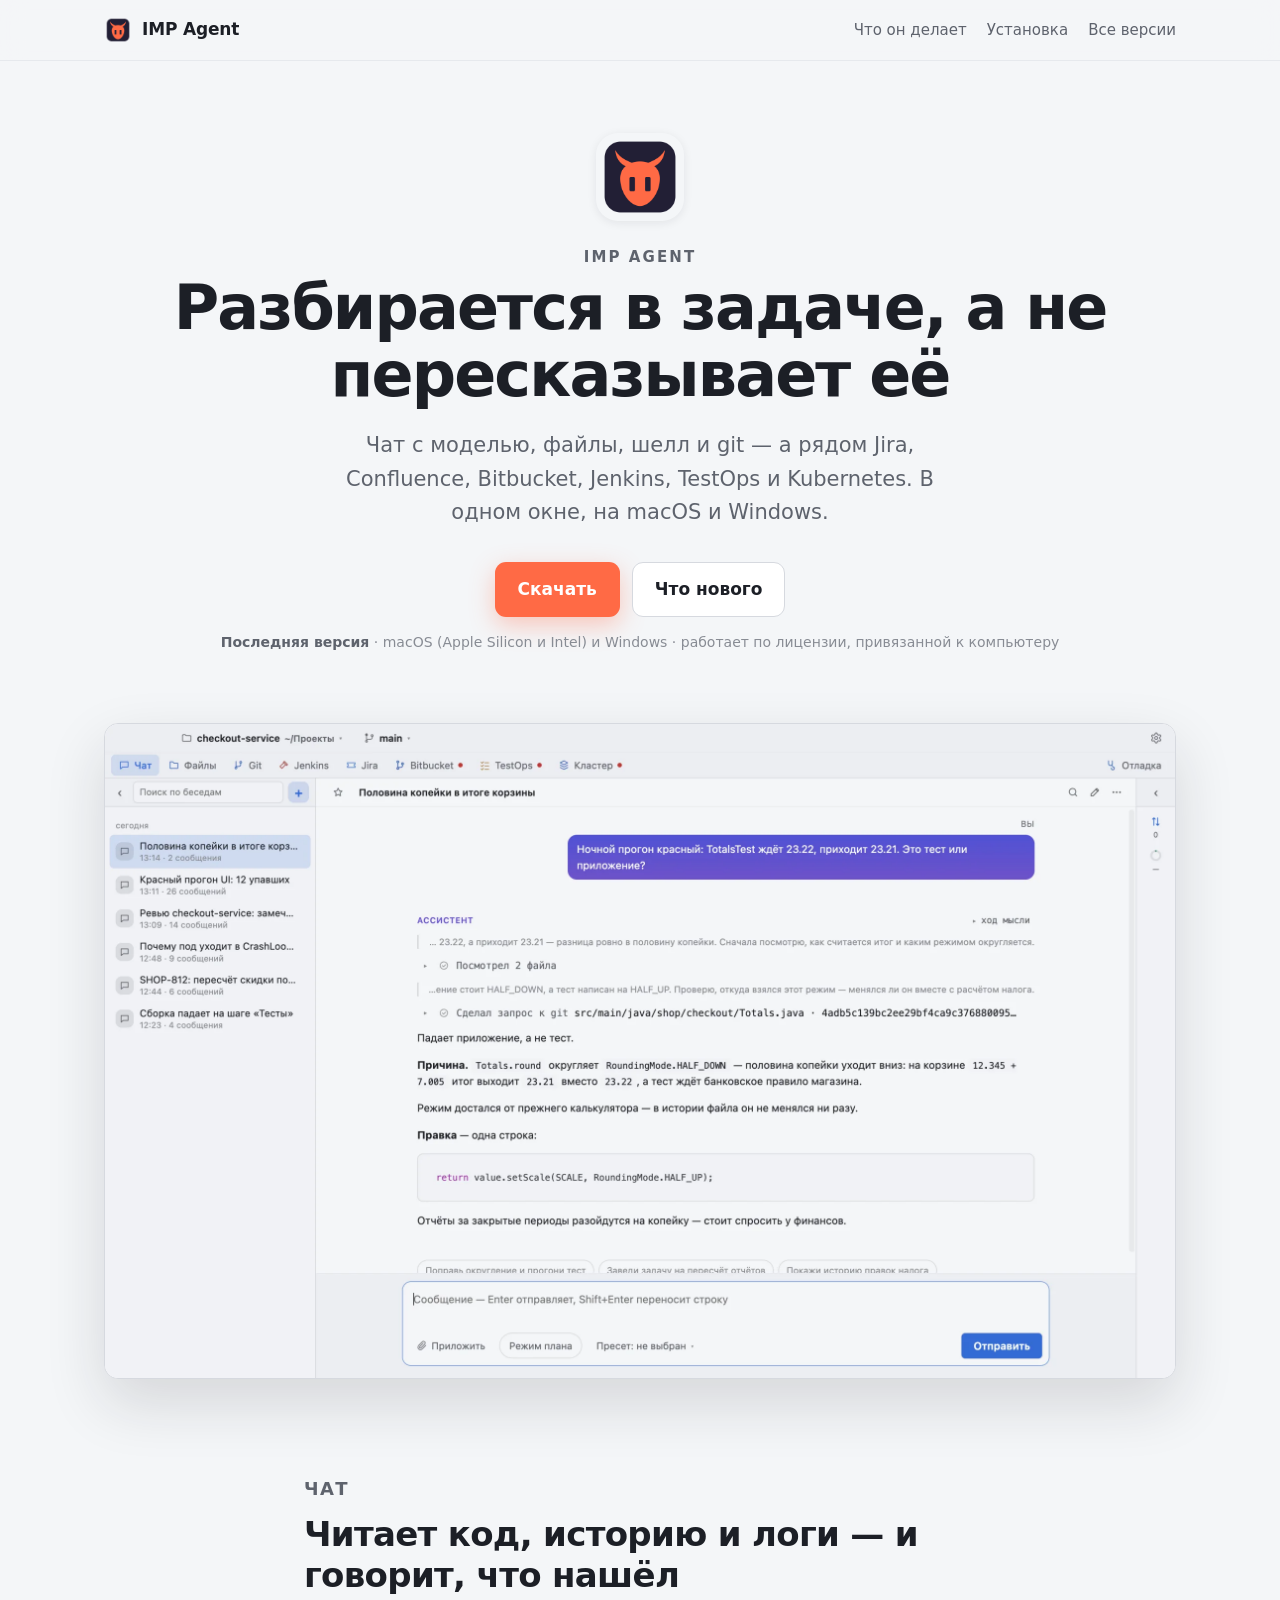
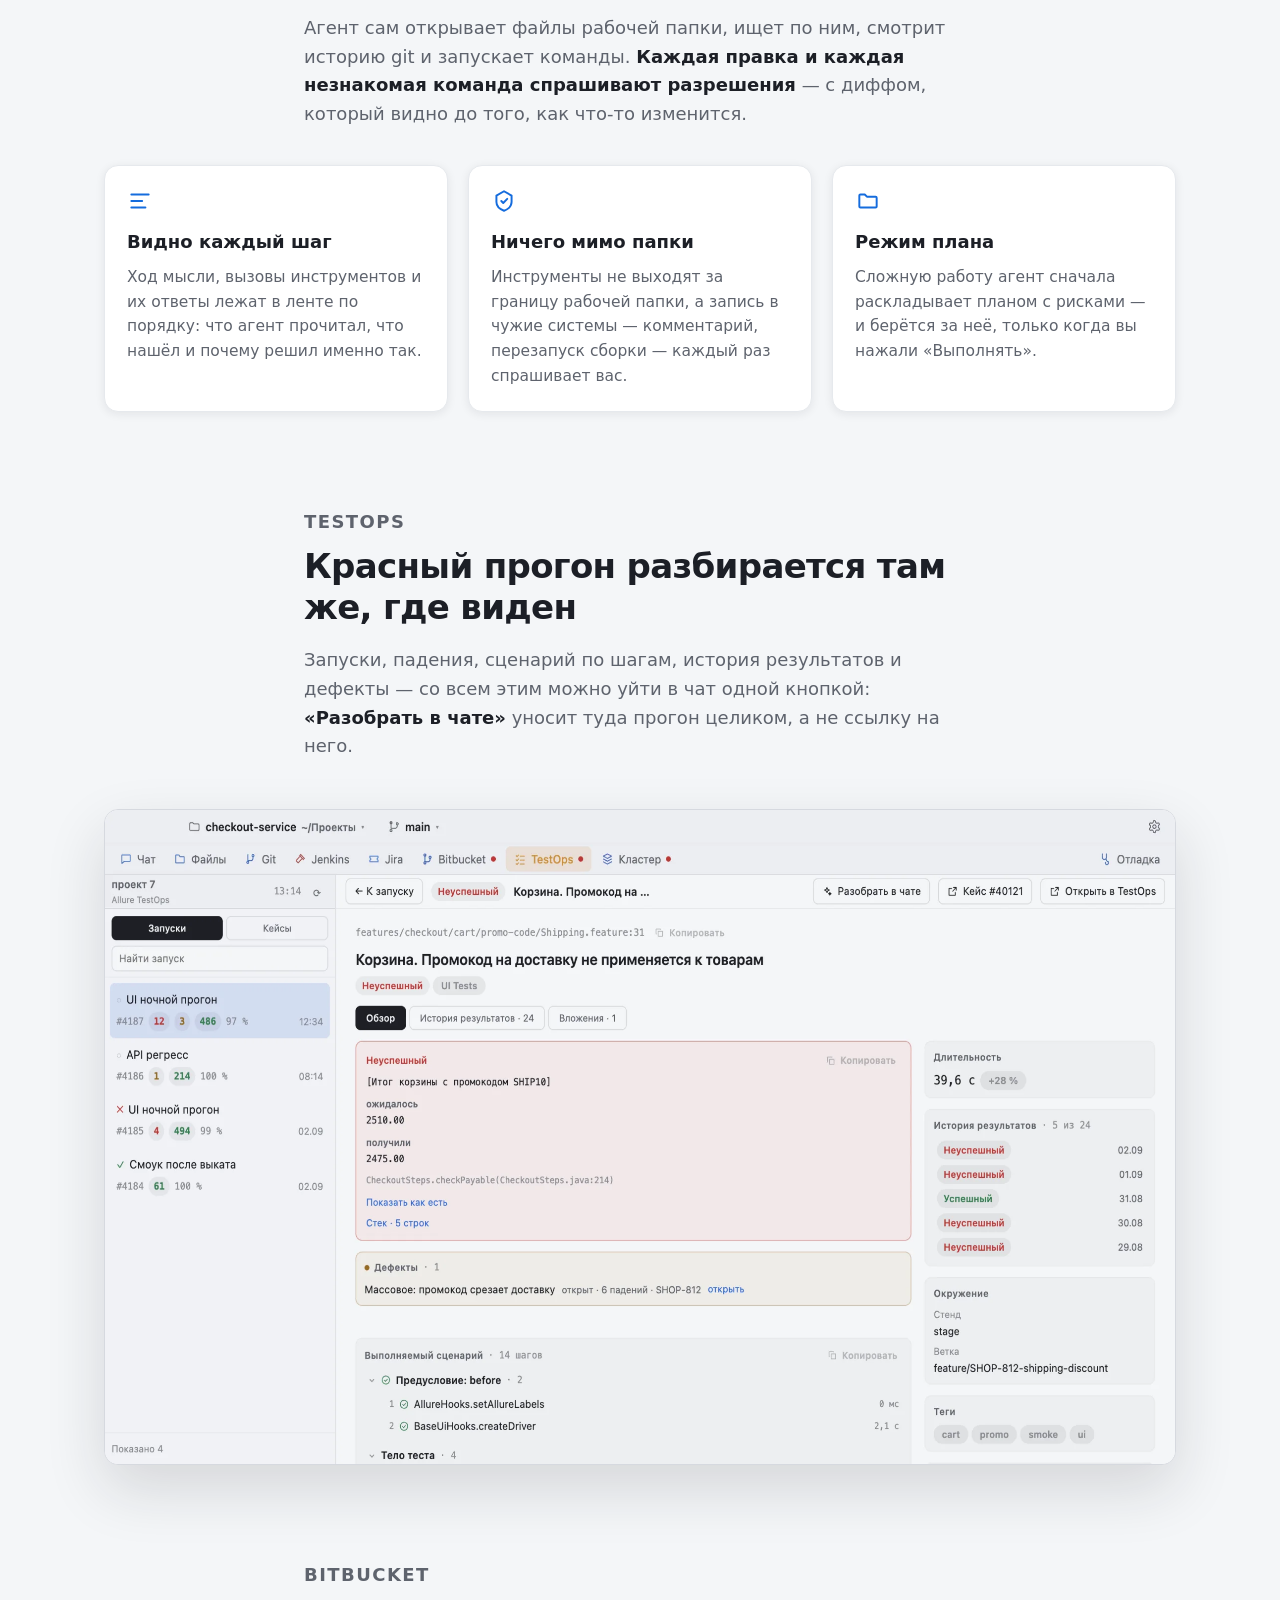
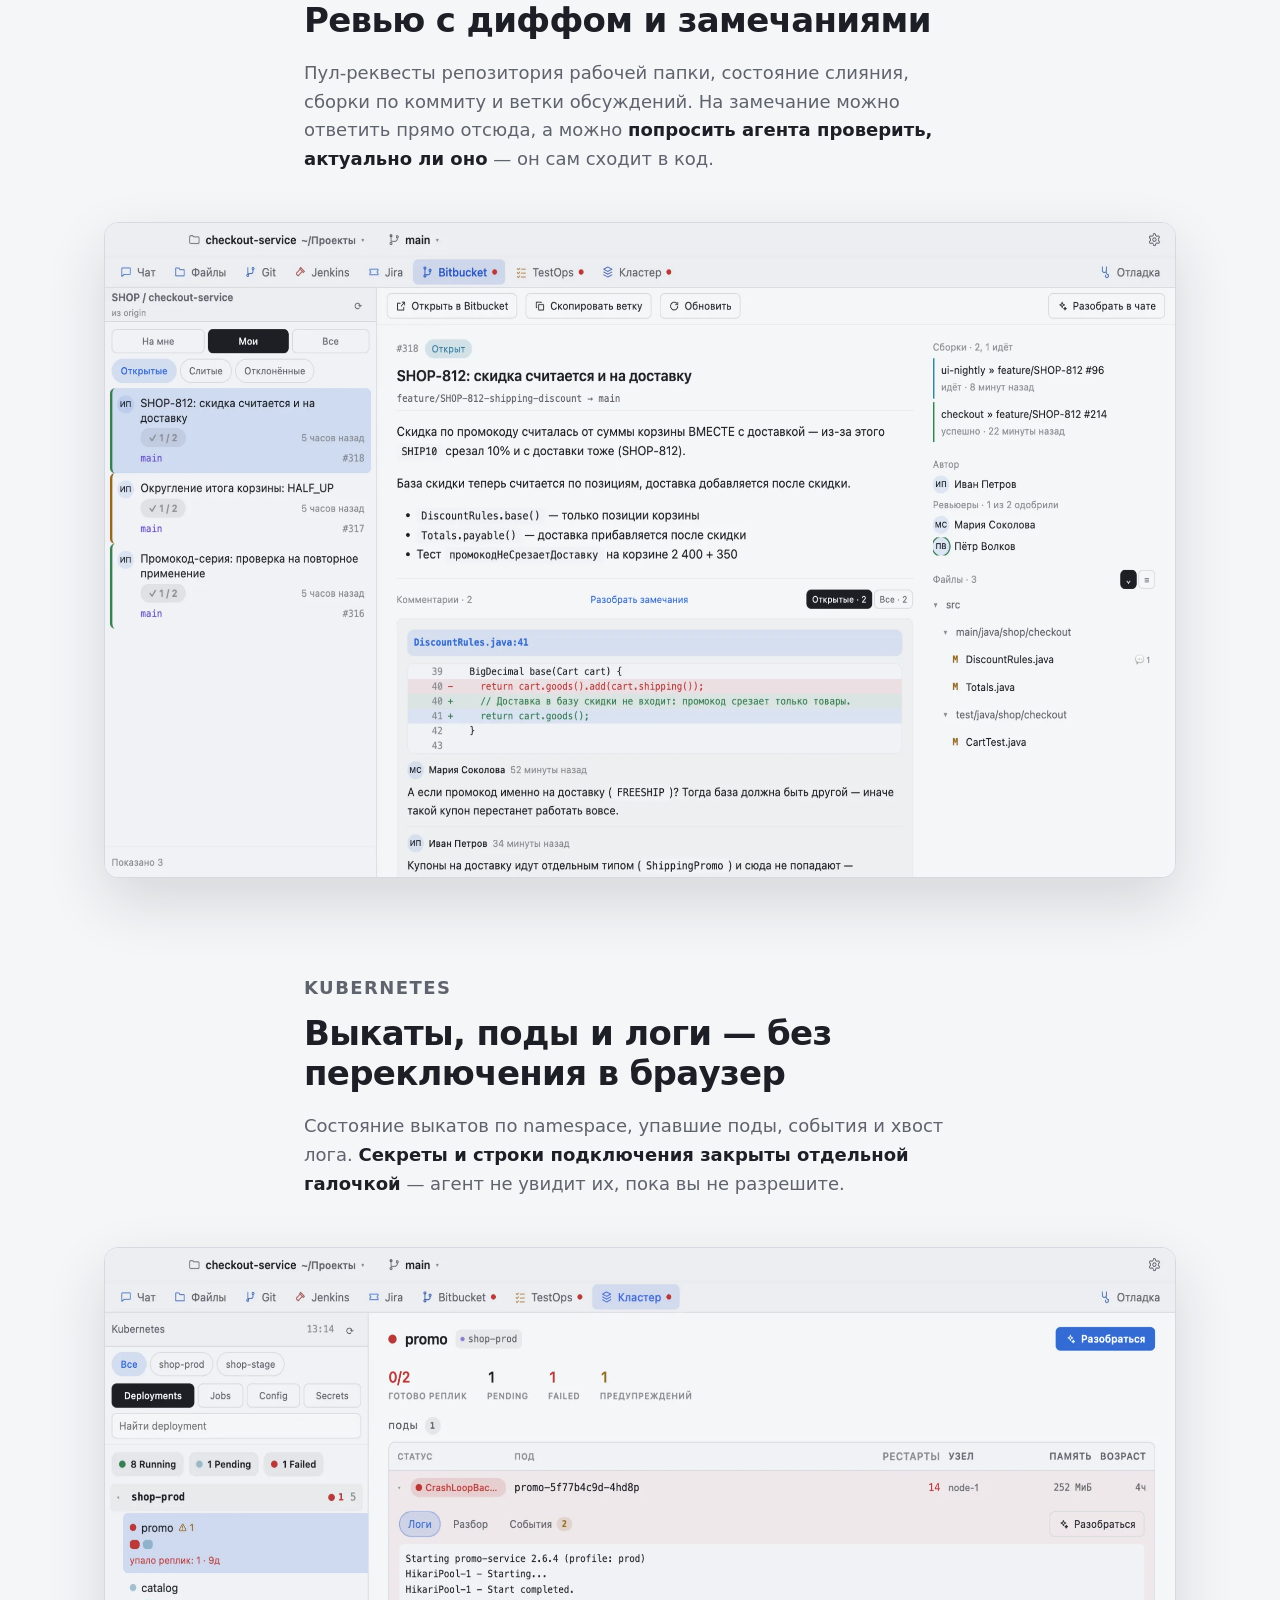
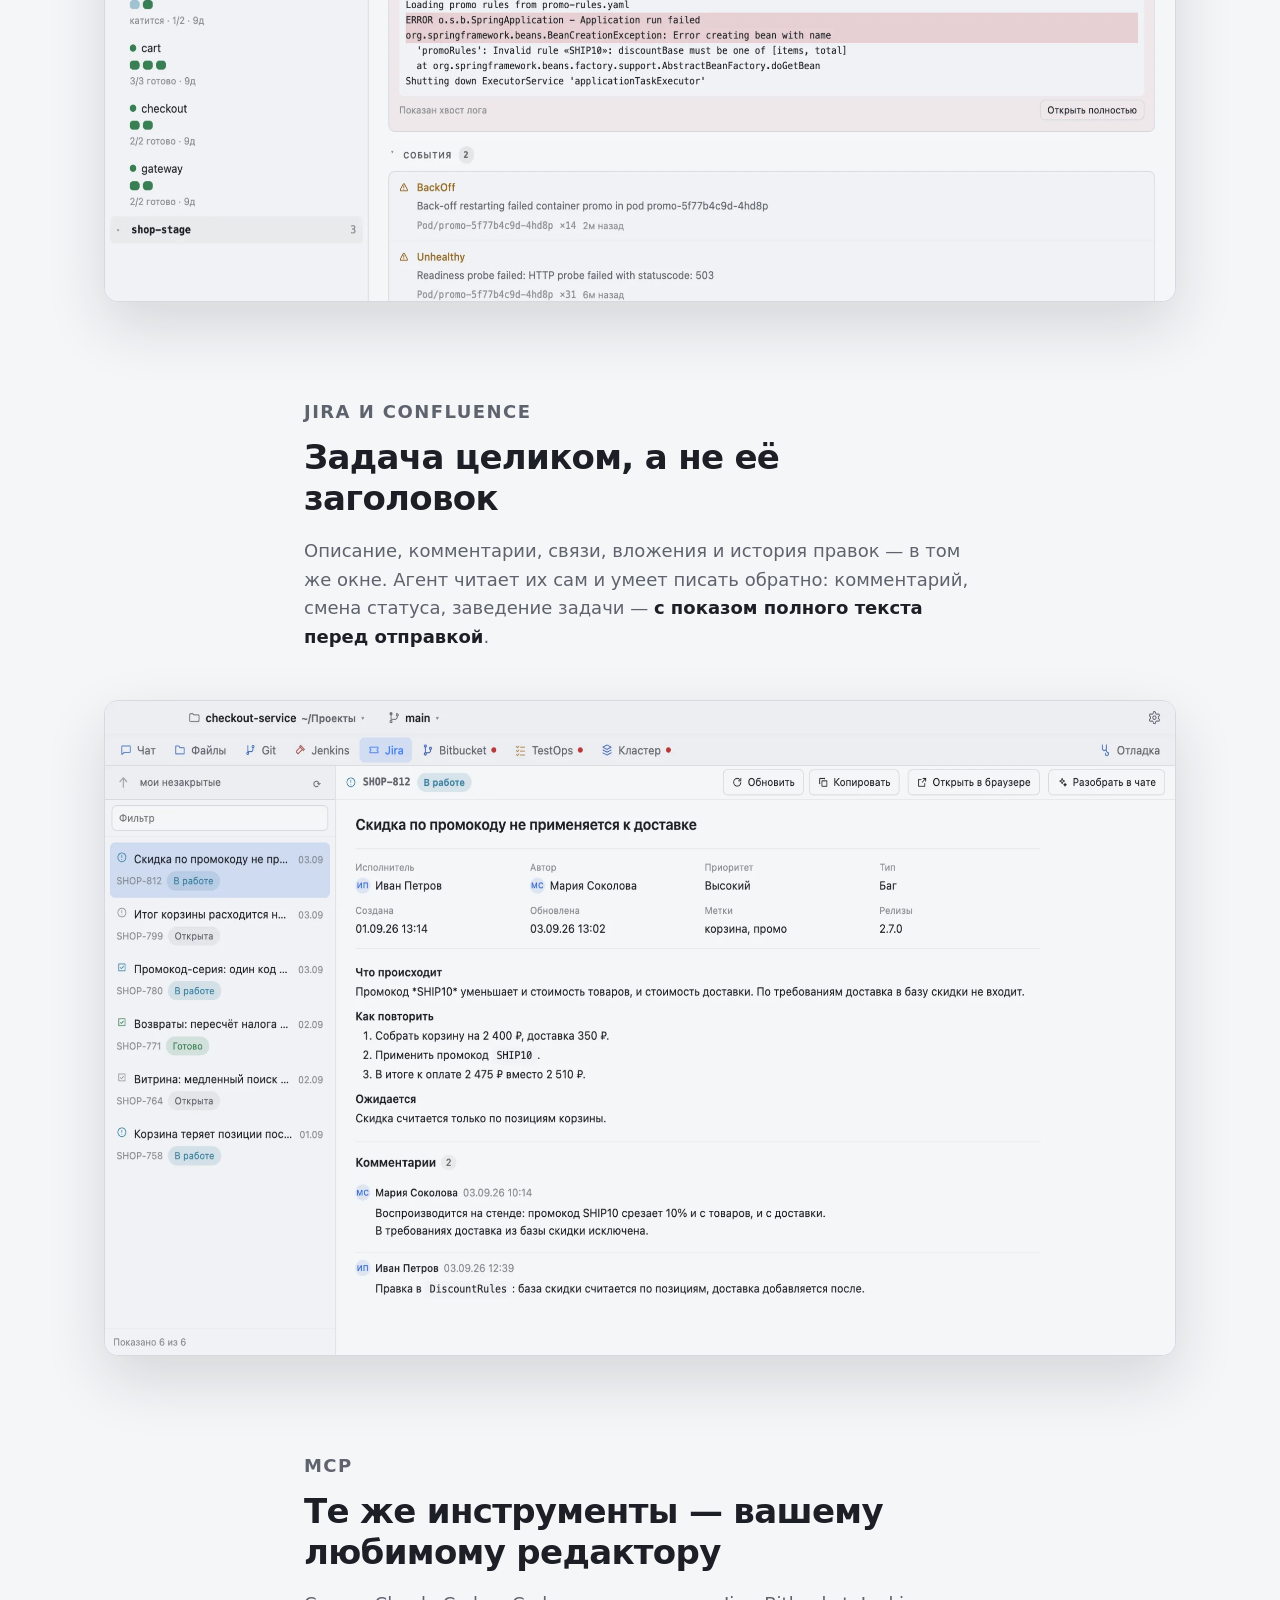
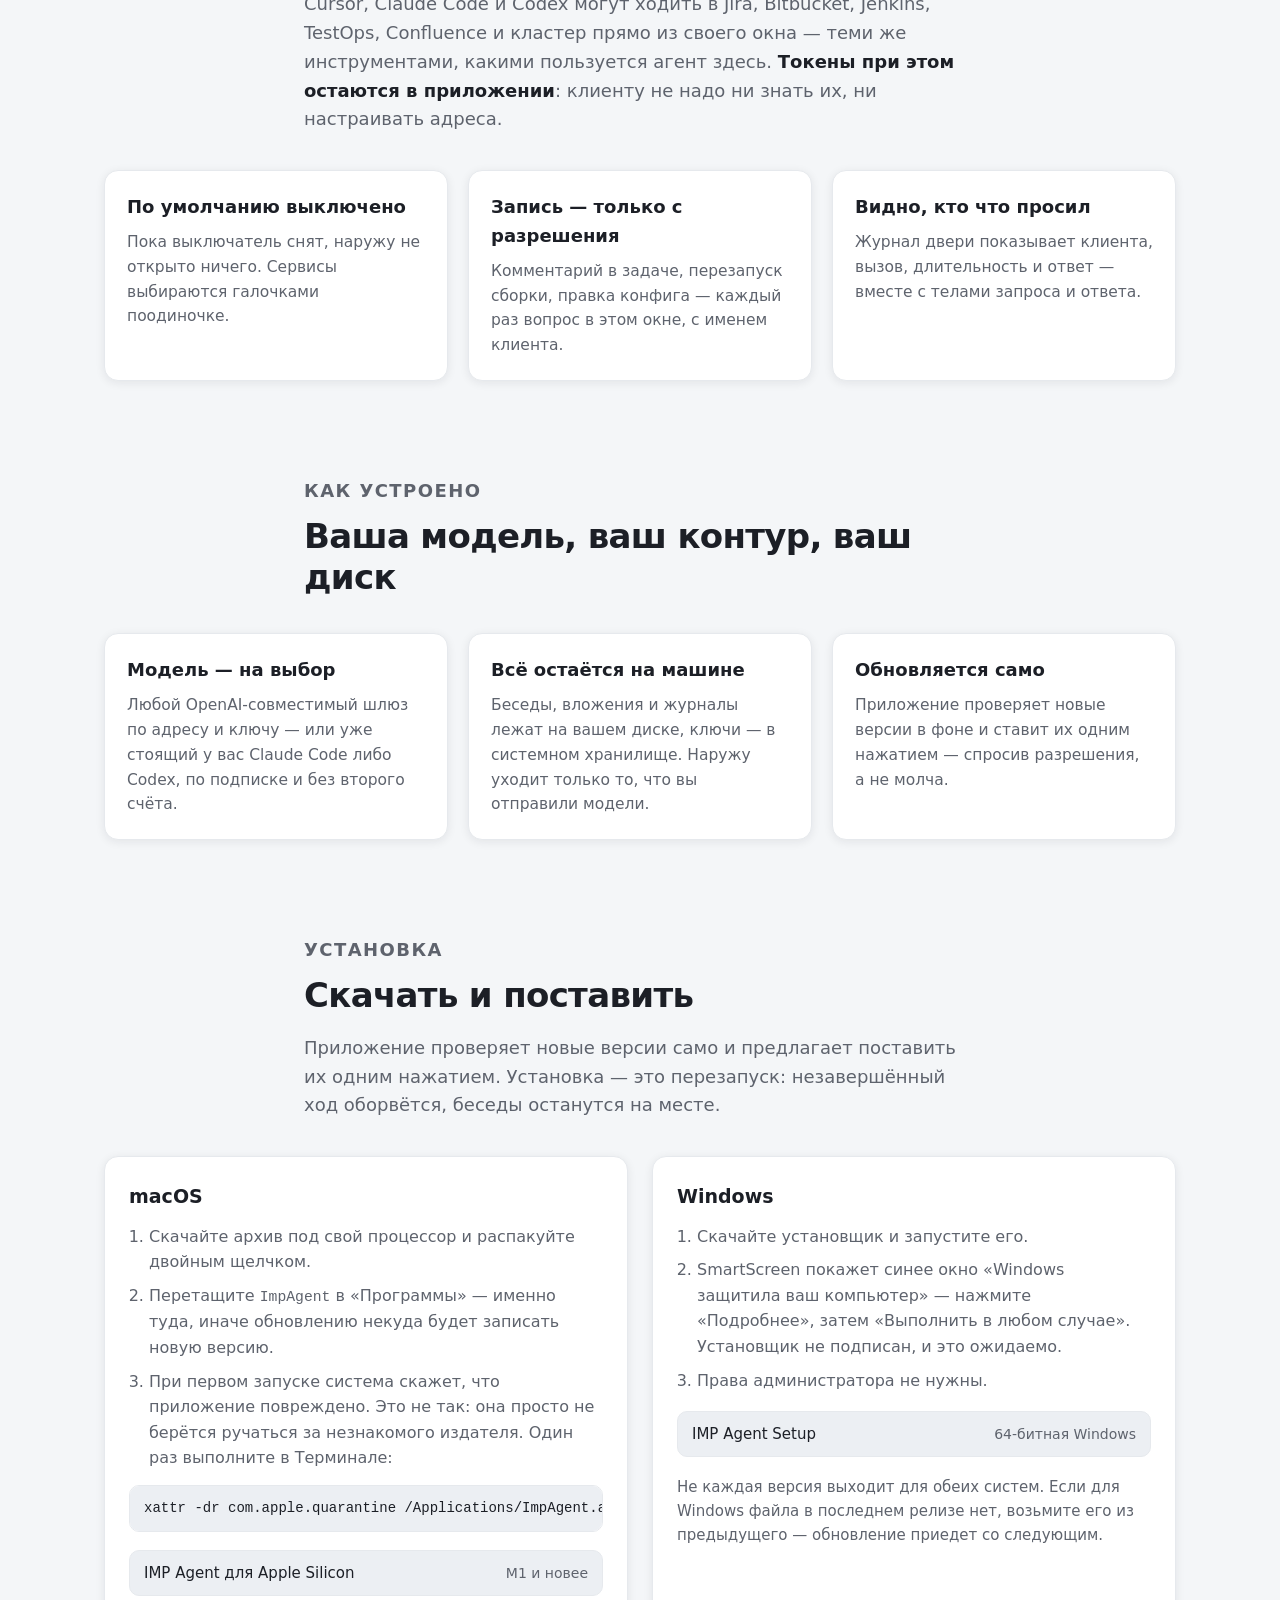
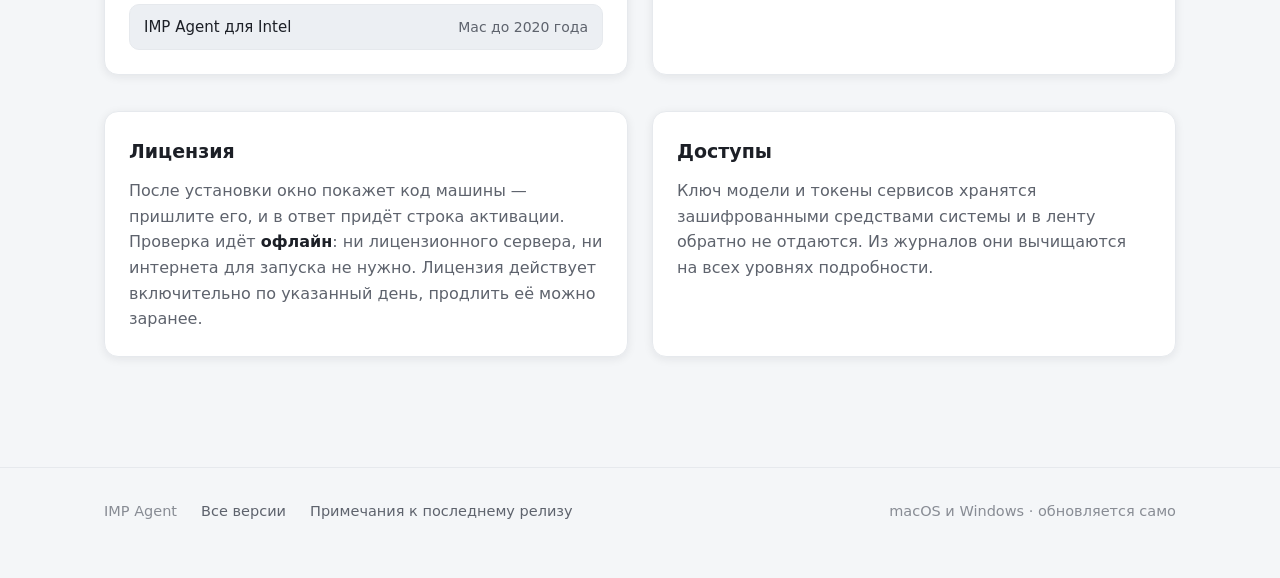
==== index.html @ b852a6cc "Витрина: обновление страницы" ====
<!doctype html>
<html lang="ru">
  <head>
    <meta charset="utf-8" />
    <meta name="viewport" content="width=device-width, initial-scale=1" />
    <title>IMP Agent — агент для рабочих задач</title>
    <meta
      name="description"
      content="Чат с моделью, файлы и шелл, git — и рядом Jira, Confluence, Bitbucket, Jenkins, TestOps и Kubernetes в одном окне. macOS и Windows."
    />
    <link rel="icon" href="icon.png" />
    <meta property="og:title" content="IMP Agent" />
    <meta
      property="og:description"
      content="Агент для рабочих задач: чат с моделью, файлы и шелл, git, а рядом — Jira, Confluence, Bitbucket, Jenkins, TestOps и Kubernetes в одном окне."
    />
    <meta
      property="og:image"
      content="https://ilyabazhenov.github.io/imp-agent-crossplatform-releases/shots/chat-light.webp"
    />
    <meta property="og:type" content="website" />
    <style>
      /* Палитра — та же, что в приложении: страница и окно должны читаться одним
         продуктом. Тёмная половина объявлена медиазапросом, а не отдельным файлом. */
      :root {
        color-scheme: light;
        --bg: #f4f6f8;
        --bg-raised: #fff;
        --bg-sunken: #eceff3;
        --line: #d6d9df;
        --line-soft: #e6e9ed;
        --text: #1c1f26;
        --muted: #5e636d;
        --faint: #888c94;
        --accent: #156cdd;
        --agent: #6c4dd6;
        --added: #00814f;
        --warn: #9d6603;
        --brand-ink: #221f35;
        --brand-imp: #ff6a45;
        --shadow: 0 24px 60px rgb(28 31 38 / 14%);
        --shadow-soft: 0 2px 10px rgb(28 31 38 / 8%);
        --radius: 14px;
        --page: 1120px;
      }

      @media (prefers-color-scheme: dark) {
        :root {
          color-scheme: dark;
          --bg: #1e1f22;
          --bg-raised: #2c2e32;
          --bg-sunken: #161719;
          --line: #3c3f44;
          --line-soft: #2f3236;
          --text: #e2e5e9;
          --muted: #9a9fa7;
          --faint: #82878f;
          --accent: #68a5ff;
          --agent: #9b8afe;
          --added: #43d58f;
          --warn: #f5ae4b;
          --shadow: 0 24px 60px rgb(0 0 0 / 50%);
          --shadow-soft: 0 2px 10px rgb(0 0 0 / 35%);
        }
      }

      * {
        box-sizing: border-box;
      }

      body {
        margin: 0;
        background: var(--bg);
        color: var(--text);
        font-family:
          system-ui,
          -apple-system,
          'Segoe UI',
          sans-serif;
        font-size: 17px;
        line-height: 1.6;
        /* Модель печатает пути и имена классов, а точка и слэш переносом не считаются. */
        overflow-wrap: anywhere;
      }

      a {
        color: var(--accent);
      }

      code,
      kbd {
        font-family: ui-monospace, SFMono-Regular, Menlo, Consolas, monospace;
        font-size: 0.92em;
      }

      .wrap {
        max-width: var(--page);
        margin: 0 auto;
        padding: 0 24px;
      }

      /* ── Шапка ───────────────────────────────────────────────────────────────────── */
      .top {
        position: sticky;
        top: 0;
        z-index: 5;
        backdrop-filter: blur(12px);
        background: color-mix(in srgb, var(--bg) 82%, transparent);
        border-bottom: 1px solid var(--line-soft);
      }

      .top .wrap {
        display: flex;
        align-items: center;
        gap: 12px;
        height: 60px;
      }

      .mark {
        display: flex;
        align-items: center;
        gap: 10px;
        font-weight: 600;
        letter-spacing: -0.01em;
      }

      .mark img {
        width: 28px;
        height: 28px;
        border-radius: 7px;
      }

      .top nav {
        margin-left: auto;
        display: flex;
        align-items: center;
        gap: 20px;
        font-size: 15px;
      }

      .top nav a {
        color: var(--muted);
        text-decoration: none;
      }

      .top nav a:hover {
        color: var(--text);
      }

      @media (max-width: 700px) {
        .top nav .wide-only {
          display: none;
        }
      }

      /* ── Первый экран ────────────────────────────────────────────────────────────── */
      .hero {
        padding: 72px 0 8px;
        text-align: center;
      }

      .hero .face {
        border-radius: 22px;
        box-shadow: var(--shadow-soft);
      }

      .hero .name {
        margin: 16px 0 6px;
        font-size: 15px;
        font-weight: 700;
        letter-spacing: 0.14em;
        text-transform: uppercase;
        color: var(--muted);
      }

      .hero h1 {
        margin: 0;
        font-size: clamp(32px, 6vw, 62px);
        line-height: 1.08;
        letter-spacing: -0.03em;
      }

      .hero p.lead {
        margin: 20px auto 0;
        max-width: 660px;
        font-size: clamp(18px, 2.2vw, 21px);
        color: var(--muted);
      }

      .actions {
        margin-top: 32px;
        display: flex;
        justify-content: center;
        align-items: center;
        gap: 12px;
        flex-wrap: wrap;
      }

      .btn {
        display: inline-flex;
        align-items: center;
        gap: 8px;
        padding: 13px 22px;
        border-radius: 11px;
        border: 1px solid transparent;
        font: inherit;
        font-weight: 600;
        text-decoration: none;
        cursor: pointer;
      }

      .btn.primary {
        background: var(--brand-imp);
        color: #fff;
        box-shadow: 0 8px 24px color-mix(in srgb, var(--brand-imp) 34%, transparent);
      }

      .btn.primary:hover {
        background: color-mix(in srgb, var(--brand-imp) 88%, #000);
      }

      .btn.ghost {
        border-color: var(--line);
        color: var(--text);
        background: var(--bg-raised);
      }

      .btn.ghost:hover {
        border-color: var(--faint);
      }

      .under {
        margin-top: 14px;
        font-size: 14px;
        color: var(--faint);
      }

      .under b {
        color: var(--muted);
        font-weight: 600;
      }

      /* ── Кадры окна ──────────────────────────────────────────────────────────────── */
      .shot {
        margin: 48px auto 0;
        border: 1px solid var(--line);
        border-radius: var(--radius);
        overflow: hidden;
        box-shadow: var(--shadow);
        background: var(--bg-raised);
        line-height: 0;
      }

      .shot img {
        width: 100%;
        height: auto;
        display: block;
        /* Пропорция кадра объявлена заранее: пока PNG не доехал, места он не занимает,
           и страница прыгает на каждой картинке — вместе с якорями разделов. */
        aspect-ratio: 2160 / 1320;
      }

      /* Кадр снят в обеих темах: показываем тот, в котором сидит читатель. */
      .shot img.dark {
        display: none;
      }

      @media (prefers-color-scheme: dark) {
        .shot img.light {
          display: none;
        }

        .shot img.dark {
          display: block;
        }
      }

      /* ── Полосы разделов ─────────────────────────────────────────────────────────── */
      section {
        padding: 96px 0 0;
      }

      h2 {
        margin: 0;
        font-size: clamp(26px, 3.4vw, 34px);
        line-height: 1.2;
        letter-spacing: -0.02em;
      }

      .kicker {
        margin: 0 0 10px;
        font-size: 13px;
        font-weight: 700;
        letter-spacing: 0.08em;
        text-transform: uppercase;
        color: var(--brand-imp);
      }

      .say {
        max-width: 720px;
      }

      .say p {
        color: var(--muted);
        font-size: 18px;
      }

      .say p b {
        color: var(--text);
        font-weight: 600;
      }

      /* ── Плитка возможностей ─────────────────────────────────────────────────────── */
      .tiles {
        margin-top: 36px;
        display: grid;
        grid-template-columns: repeat(auto-fit, minmax(260px, 1fr));
        gap: 20px;
      }

      .tile {
        background: var(--bg-raised);
        border: 1px solid var(--line-soft);
        border-radius: var(--radius);
        padding: 22px;
        box-shadow: var(--shadow-soft);
      }

      .tile h3 {
        margin: 0 0 8px;
        font-size: 18px;
      }

      .tile p {
        margin: 0;
        color: var(--muted);
        font-size: 15.5px;
      }

      .tile .glyph {
        display: block;
        width: 26px;
        height: 26px;
        margin-bottom: 14px;
        color: var(--accent);
      }

      /* ── Установка ───────────────────────────────────────────────────────────────── */
      .halves {
        margin-top: 36px;
        display: grid;
        grid-template-columns: repeat(auto-fit, minmax(320px, 1fr));
        gap: 24px;
      }

      .card {
        background: var(--bg-raised);
        border: 1px solid var(--line-soft);
        border-radius: var(--radius);
        padding: 24px;
        box-shadow: var(--shadow-soft);
      }

      .card h3 {
        margin: 0 0 12px;
        font-size: 19px;
      }

      .card ol,
      .card ul {
        margin: 0;
        padding-left: 20px;
        color: var(--muted);
        font-size: 16px;
      }

      .card li + li {
        margin-top: 8px;
      }

      pre {
        margin: 14px 0 0;
        padding: 12px 14px;
        background: var(--bg-sunken);
        border: 1px solid var(--line-soft);
        border-radius: 10px;
        overflow-x: auto;
        font-size: 14px;
        line-height: 1.5;
        color: var(--text);
      }

      .files {
        margin-top: 18px;
        display: grid;
        gap: 8px;
      }

      .file {
        display: flex;
        align-items: baseline;
        justify-content: space-between;
        gap: 12px;
        padding: 10px 14px;
        border: 1px solid var(--line-soft);
        border-radius: 10px;
        background: var(--bg-sunken);
        text-decoration: none;
        color: var(--text);
        font-size: 15px;
      }

      .file:hover {
        border-color: var(--accent);
      }

      .file span.what {
        color: var(--muted);
        font-size: 14px;
      }

      /* ── Подвал ──────────────────────────────────────────────────────────────────── */
      footer {
        margin-top: 110px;
        border-top: 1px solid var(--line-soft);
        padding: 32px 0 56px;
        color: var(--faint);
        font-size: 14.5px;
      }

      footer .wrap {
        display: flex;
        flex-wrap: wrap;
        gap: 8px 24px;
        align-items: center;
      }

      footer a {
        color: var(--muted);
        text-decoration: none;
      }

      footer a:hover {
        color: var(--text);
      }

      footer .spacer {
        margin-left: auto;
      }

      @media (prefers-reduced-motion: reduce) {
        * {
          transition: none !important;
        }
      }
    </style>
  </head>
  <body>
    <header class="top">
      <div class="wrap">
        <span class="mark"><img src="icon.png" alt="" /> IMP Agent</span>
        <nav>
          <a href="#chat" class="wide-only">Что он делает</a>
          <a href="#install">Установка</a>
          <a href="https://github.com/ilyabazhenov/imp-agent-crossplatform-releases/releases"
            >Все версии</a
          >
        </nav>
      </div>
    </header>

    <main>
      <div class="wrap hero">
        <img class="face" src="icon.png" alt="" width="88" height="88" />
        <p class="name">IMP Agent</p>
        <h1>Разбирается в задаче, а не пересказывает её</h1>
        <p class="lead">
          Чат с моделью, файлы, шелл и git — а рядом Jira, Confluence, Bitbucket, Jenkins, TestOps и
          Kubernetes. В одном окне, на macOS и Windows.
        </p>
        <div class="actions">
          <a
            class="btn primary"
            id="download"
            href="https://github.com/ilyabazhenov/imp-agent-crossplatform-releases/releases/latest"
            >Скачать</a
          >
          <a
            class="btn ghost"
            href="https://github.com/ilyabazhenov/imp-agent-crossplatform-releases/releases/latest"
            >Что нового</a
          >
        </div>
        <p class="under">
          <b id="version">Последняя версия</b> · macOS (Apple Silicon и Intel) и Windows · работает
          по лицензии, привязанной к компьютеру
        </p>
      </div>

      <div class="wrap">
        <div class="shot">
          <img
            class="light"
            src="shots/chat-light.webp"
            alt="Окно IMP Agent: разбор упавшего теста в чате"
          />
          <img class="dark" src="shots/chat-dark.webp" alt="" />
        </div>
      </div>

      <section id="chat">
        <div class="wrap say">
          <p class="kicker">Чат</p>
          <h2>Читает код, историю и логи — и говорит, что нашёл</h2>
          <p>
            Агент сам открывает файлы рабочей папки, ищет по ним, смотрит историю git и запускает
            команды. <b>Каждая правка и каждая незнакомая команда спрашивают разрешения</b> — с
            диффом, который видно до того, как что-то изменится.
          </p>
        </div>
        <div class="wrap">
          <div class="tiles">
            <div class="tile">
              <svg
                class="glyph"
                viewBox="0 0 24 24"
                fill="none"
                stroke="currentColor"
                stroke-width="1.8"
                aria-hidden="true"
              >
                <path d="M4 6h16M4 12h10M4 18h13" stroke-linecap="round" />
              </svg>
              <h3>Видно каждый шаг</h3>
              <p>
                Ход мысли, вызовы инструментов и их ответы лежат в ленте по порядку: что агент
                прочитал, что нашёл и почему решил именно так.
              </p>
            </div>
            <div class="tile">
              <svg
                class="glyph"
                viewBox="0 0 24 24"
                fill="none"
                stroke="currentColor"
                stroke-width="1.8"
                aria-hidden="true"
              >
                <path d="M12 3l7 4v6c0 4-3 6.5-7 8-4-1.5-7-4-7-8V7z" stroke-linejoin="round" />
                <path d="M9.5 12l1.8 1.8L15 10" stroke-linecap="round" stroke-linejoin="round" />
              </svg>
              <h3>Ничего мимо папки</h3>
              <p>
                Инструменты не выходят за границу рабочей папки, а запись в чужие системы —
                комментарий, перезапуск сборки — каждый раз спрашивает вас.
              </p>
            </div>
            <div class="tile">
              <svg
                class="glyph"
                viewBox="0 0 24 24"
                fill="none"
                stroke="currentColor"
                stroke-width="1.8"
                aria-hidden="true"
              >
                <path
                  d="M4 17V7a1 1 0 011-1h4l2 2h8a1 1 0 011 1v8a1 1 0 01-1 1H5a1 1 0 01-1-1z"
                  stroke-linejoin="round"
                />
              </svg>
              <h3>Режим плана</h3>
              <p>
                Сложную работу агент сначала раскладывает планом с рисками — и берётся за неё,
                только когда вы нажали «Выполнять».
              </p>
            </div>
          </div>
        </div>
      </section>

      <section>
        <div class="wrap say">
          <p class="kicker">TestOps</p>
          <h2>Красный прогон разбирается там же, где виден</h2>
          <p>
            Запуски, падения, сценарий по шагам, история результатов и дефекты — со всем этим можно
            уйти в чат одной кнопкой: <b>«Разобрать в чате»</b> уносит туда прогон целиком, а не
            ссылку на него.
          </p>
        </div>
        <div class="wrap">
          <div class="shot">
            <img
              class="light"
              src="shots/testops-light.webp"
              alt="Раздел TestOps: страница упавшего прогона"
            />
            <img
              loading="lazy"
              decoding="async"
              class="dark"
              src="shots/testops-dark.webp"
              alt=""
            />
          </div>
        </div>
      </section>

      <section>
        <div class="wrap say">
          <p class="kicker">Bitbucket</p>
          <h2>Ревью с диффом и замечаниями</h2>
          <p>
            Пул-реквесты репозитория рабочей папки, состояние слияния, сборки по коммиту и ветки
            обсуждений. На замечание можно ответить прямо отсюда, а можно
            <b>попросить агента проверить, актуально ли оно</b> — он сам сходит в код.
          </p>
        </div>
        <div class="wrap">
          <div class="shot">
            <img
              class="light"
              src="shots/bitbucket-light.webp"
              alt="Раздел Bitbucket: пул-реквест с диффом и замечаниями"
            />
            <img
              loading="lazy"
              decoding="async"
              class="dark"
              src="shots/bitbucket-dark.webp"
              alt=""
            />
          </div>
        </div>
      </section>

      <section>
        <div class="wrap say">
          <p class="kicker">Kubernetes</p>
          <h2>Выкаты, поды и логи — без переключения в браузер</h2>
          <p>
            Состояние выкатов по namespace, упавшие поды, события и хвост лога.
            <b>Секреты и строки подключения закрыты отдельной галочкой</b> — агент не увидит их,
            пока вы не разрешите.
          </p>
        </div>
        <div class="wrap">
          <div class="shot">
            <img
              class="light"
              src="shots/kube-light.webp"
              alt="Раздел «Кластер»: под в CrashLoopBackOff, события и лог"
            />
            <img loading="lazy" decoding="async" class="dark" src="shots/kube-dark.webp" alt="" />
          </div>
        </div>
      </section>

      <section>
        <div class="wrap say">
          <p class="kicker">Jira и Confluence</p>
          <h2>Задача целиком, а не её заголовок</h2>
          <p>
            Описание, комментарии, связи, вложения и история правок — в том же окне. Агент читает их
            сам и умеет писать обратно: комментарий, смена статуса, заведение задачи —
            <b>с показом полного текста перед отправкой</b>.
          </p>
        </div>
        <div class="wrap">
          <div class="shot">
            <img
              class="light"
              src="shots/jira-light.webp"
              alt="Раздел Jira: карточка задачи с описанием и комментариями"
            />
            <img loading="lazy" decoding="async" class="dark" src="shots/jira-dark.webp" alt="" />
          </div>
        </div>
      </section>

      <section>
        <div class="wrap say">
          <p class="kicker">MCP</p>
          <h2>Те же инструменты — вашему любимому редактору</h2>
          <p>
            Cursor, Claude Code и Codex могут ходить в Jira, Bitbucket, Jenkins, TestOps, Confluence
            и кластер прямо из своего окна — теми же инструментами, какими пользуется агент здесь.
            <b>Токены при этом остаются в приложении</b>: клиенту не надо ни знать их, ни
            настраивать адреса.
          </p>
        </div>
        <div class="wrap">
          <div class="tiles">
            <div class="tile">
              <h3>По умолчанию выключено</h3>
              <p>
                Пока выключатель снят, наружу не открыто ничего. Сервисы выбираются галочками
                поодиночке.
              </p>
            </div>
            <div class="tile">
              <h3>Запись — только с разрешения</h3>
              <p>
                Комментарий в задаче, перезапуск сборки, правка конфига — каждый раз вопрос в этом
                окне, с именем клиента.
              </p>
            </div>
            <div class="tile">
              <h3>Видно, кто что просил</h3>
              <p>
                Журнал двери показывает клиента, вызов, длительность и ответ — вместе с телами
                запроса и ответа.
              </p>
            </div>
          </div>
        </div>
      </section>

      <section>
        <div class="wrap say">
          <p class="kicker">Как устроено</p>
          <h2>Ваша модель, ваш контур, ваш диск</h2>
        </div>
        <div class="wrap">
          <div class="tiles">
            <div class="tile">
              <h3>Модель — на выбор</h3>
              <p>
                Любой OpenAI-совместимый шлюз по адресу и ключу — или уже стоящий у вас Claude Code
                либо Codex, по подписке и без второго счёта.
              </p>
            </div>
            <div class="tile">
              <h3>Всё остаётся на машине</h3>
              <p>
                Беседы, вложения и журналы лежат на вашем диске, ключи — в системном хранилище.
                Наружу уходит только то, что вы отправили модели.
              </p>
            </div>
            <div class="tile">
              <h3>Обновляется само</h3>
              <p>
                Приложение проверяет новые версии в фоне и ставит их одним нажатием — спросив
                разрешения, а не молча.
              </p>
            </div>
          </div>
        </div>
      </section>

      <section id="install">
        <div class="wrap say">
          <p class="kicker">Установка</p>
          <h2>Скачать и поставить</h2>
          <p>
            Приложение проверяет новые версии само и предлагает поставить их одним нажатием.
            Установка — это перезапуск: незавершённый ход оборвётся, беседы останутся на месте.
          </p>
        </div>
        <div class="wrap">
          <div class="halves">
            <div class="card">
              <h3>macOS</h3>
              <ol>
                <li>Скачайте архив под свой процессор и распакуйте двойным щелчком.</li>
                <li>
                  Перетащите <code>ImpAgent</code> в «Программы» — именно туда, иначе обновлению
                  некуда будет записать новую версию.
                </li>
                <li>
                  При первом запуске система скажет, что приложение повреждено. Это не так: она
                  просто не берётся ручаться за незнакомого издателя. Один раз выполните в
                  Терминале:
                </li>
              </ol>
              <pre>xattr -dr com.apple.quarantine /Applications/ImpAgent.app</pre>
              <div class="files" id="mac-files">
                <a
                  class="file"
                  href="https://github.com/ilyabazhenov/imp-agent-crossplatform-releases/releases/latest"
                >
                  IMP Agent для Apple Silicon <span class="what">M1 и новее</span>
                </a>
                <a
                  class="file"
                  href="https://github.com/ilyabazhenov/imp-agent-crossplatform-releases/releases/latest"
                >
                  IMP Agent для Intel <span class="what">Mac до 2020 года</span>
                </a>
              </div>
            </div>
            <div class="card">
              <h3>Windows</h3>
              <ol>
                <li>Скачайте установщик и запустите его.</li>
                <li>
                  SmartScreen покажет синее окно «Windows защитила ваш компьютер» — нажмите
                  «Подробнее», затем «Выполнить в любом случае». Установщик не подписан, и это
                  ожидаемо.
                </li>
                <li>Права администратора не нужны.</li>
              </ol>
              <div class="files" id="win-files">
                <a
                  class="file"
                  href="https://github.com/ilyabazhenov/imp-agent-crossplatform-releases/releases/latest"
                >
                  IMP Agent Setup <span class="what">64-битная Windows</span>
                </a>
              </div>
              <p style="margin: 18px 0 0; color: var(--muted); font-size: 15px">
                Не каждая версия выходит для обеих систем. Если для Windows файла в последнем релизе
                нет, возьмите его из предыдущего — обновление приедет со следующим.
              </p>
            </div>
          </div>

          <div class="halves">
            <div class="card">
              <h3>Лицензия</h3>
              <p style="margin: 0; color: var(--muted); font-size: 16px">
                После установки окно покажет код машины — пришлите его, и в ответ придёт строка
                активации. Проверка идёт <b style="color: var(--text)">офлайн</b>: ни лицензионного
                сервера, ни интернета для запуска не нужно. Лицензия действует включительно по
                указанный день, продлить её можно заранее.
              </p>
            </div>
            <div class="card">
              <h3>Доступы</h3>
              <p style="margin: 0; color: var(--muted); font-size: 16px">
                Ключ модели и токены сервисов хранятся зашифрованными средствами системы и в ленту
                обратно не отдаются. Из журналов они вычищаются на всех уровнях подробности.
              </p>
            </div>
          </div>
        </div>
      </section>
    </main>

    <footer>
      <div class="wrap">
        <span>IMP Agent</span>
        <a href="https://github.com/ilyabazhenov/imp-agent-crossplatform-releases/releases"
          >Все версии</a
        >
        <a href="https://github.com/ilyabazhenov/imp-agent-crossplatform-releases/releases/latest"
          >Примечания к последнему релизу</a
        >
        <span class="spacer">macOS и Windows · обновляется само</span>
      </div>
    </footer>

    <script>
      // Кнопка называет ФАЙЛ, а не «страницу релизов»: человек, пришедший скачать, не
      // должен выбирать между четырьмя архивами, не зная, какой из них его.
      (function () {
        const РЕПО = 'ilyabazhenov/imp-agent-crossplatform-releases';
        const кнопка = document.getElementById('download');
        const версия = document.getElementById('version');

        const система = (function () {
          const данные = navigator.userAgentData;
          const строка = navigator.userAgent;
          const платформа = (данные && данные.platform) || navigator.platform || '';
          if (/Win/i.test(платформа) || /Windows/i.test(строка)) return 'win';
          if (/Mac/i.test(платформа) || /Mac OS X/i.test(строка)) {
            // Apple Silicon не признаётся в user-agent: Safari и Chrome одинаково пишут
            // «Intel Mac OS X». Отличаем по числу ядер — у M-серии их 8 и больше.
            return (navigator.hardwareConcurrency || 0) >= 8 ? 'mac-arm' : 'mac-intel';
          }
          return 'other';
        })();

        const подпись = {
          'mac-arm': 'Скачать для Mac (Apple Silicon)',
          'mac-intel': 'Скачать для Mac (Intel)',
          win: 'Скачать для Windows',
          other: 'Скачать',
        };
        кнопка.textContent = подпись[система];

        const ищем = {
          'mac-arm': (имя) => /arm64-mac\.zip$/i.test(имя),
          'mac-intel': (имя) => /-mac\.zip$/i.test(имя) && !/arm64/i.test(имя),
          win: (имя) => /\.exe$/i.test(имя),
          other: () => false,
        };

        fetch('https://api.github.com/repos/' + РЕПО + '/releases/latest', {
          headers: { Accept: 'application/vnd.github+json' },
        })
          .then((ответ) => (ответ.ok ? ответ.json() : Promise.reject(ответ.status)))
          .then((релиз) => {
            const файлы = релиз.assets || [];
            const найти = (правило) => файлы.find((файл) => правило(файл.name));
            const мой = найти(ищем[система]);
            if (мой) кнопка.href = мой.browser_download_url;
            версия.textContent = 'Версия ' + String(релиз.tag_name || '').replace(/^v/, '');

            const поставить = (узел, правило, размер) => {
              const файл = найти(правило);
              if (!файл || !узел) return;
              узел.href = файл.browser_download_url;
              const что = узел.querySelector('.what');
              if (что && размер) что.textContent = что.textContent + ' · ' + размер(файл);
            };
            const мегабайты = (файл) => Math.round(файл.size / 1048576) + ' МБ';
            const маки = document.querySelectorAll('#mac-files .file');
            поставить(маки[0], ищем['mac-arm'], мегабайты);
            поставить(маки[1], ищем['mac-intel'], мегабайты);
            поставить(document.querySelector('#win-files .file'), ищем.win, мегабайты);
          })
          // Не достучались до GitHub — ссылки остаются на страницу последнего релиза,
          // то есть кнопка работает и без этого запроса.
          .catch(() => {
            кнопка.href = 'https://github.com/' + РЕПО + '/releases/latest';
          });
      })();
    </script>
  </body>
</html>
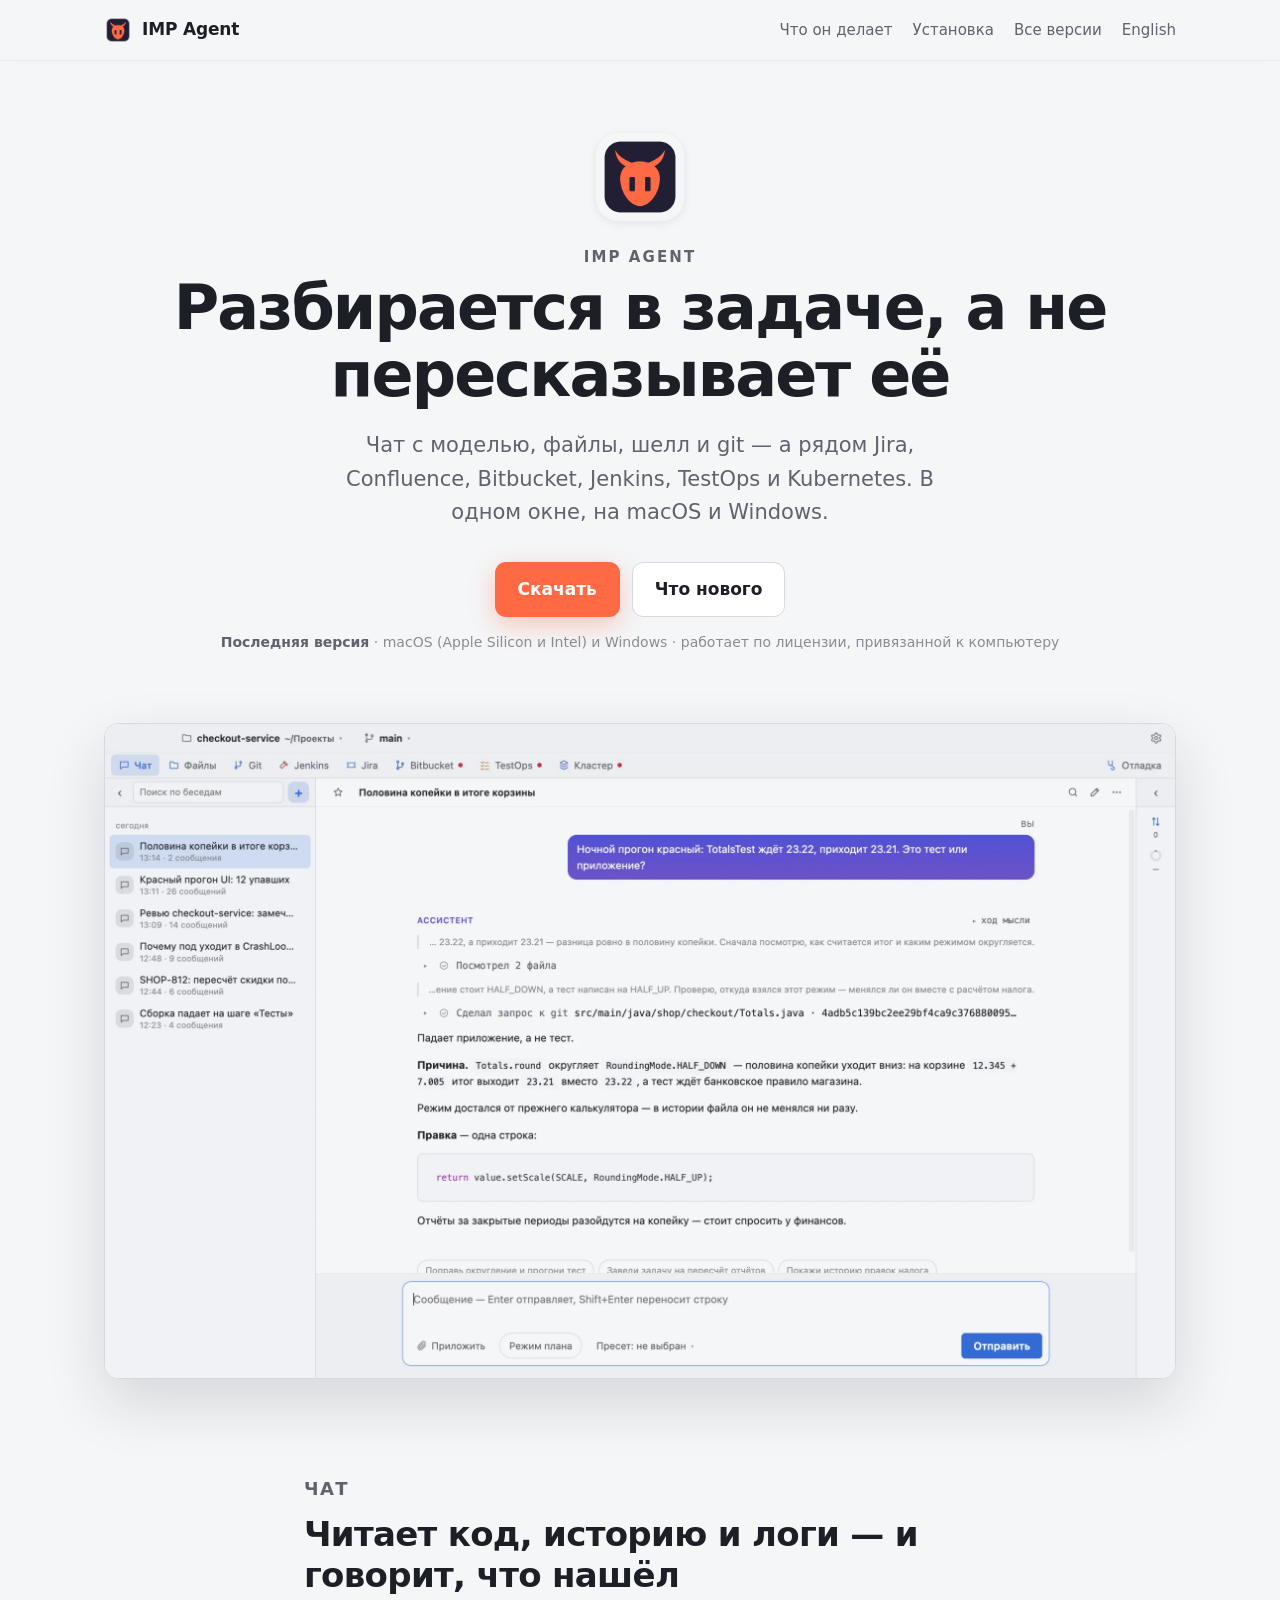
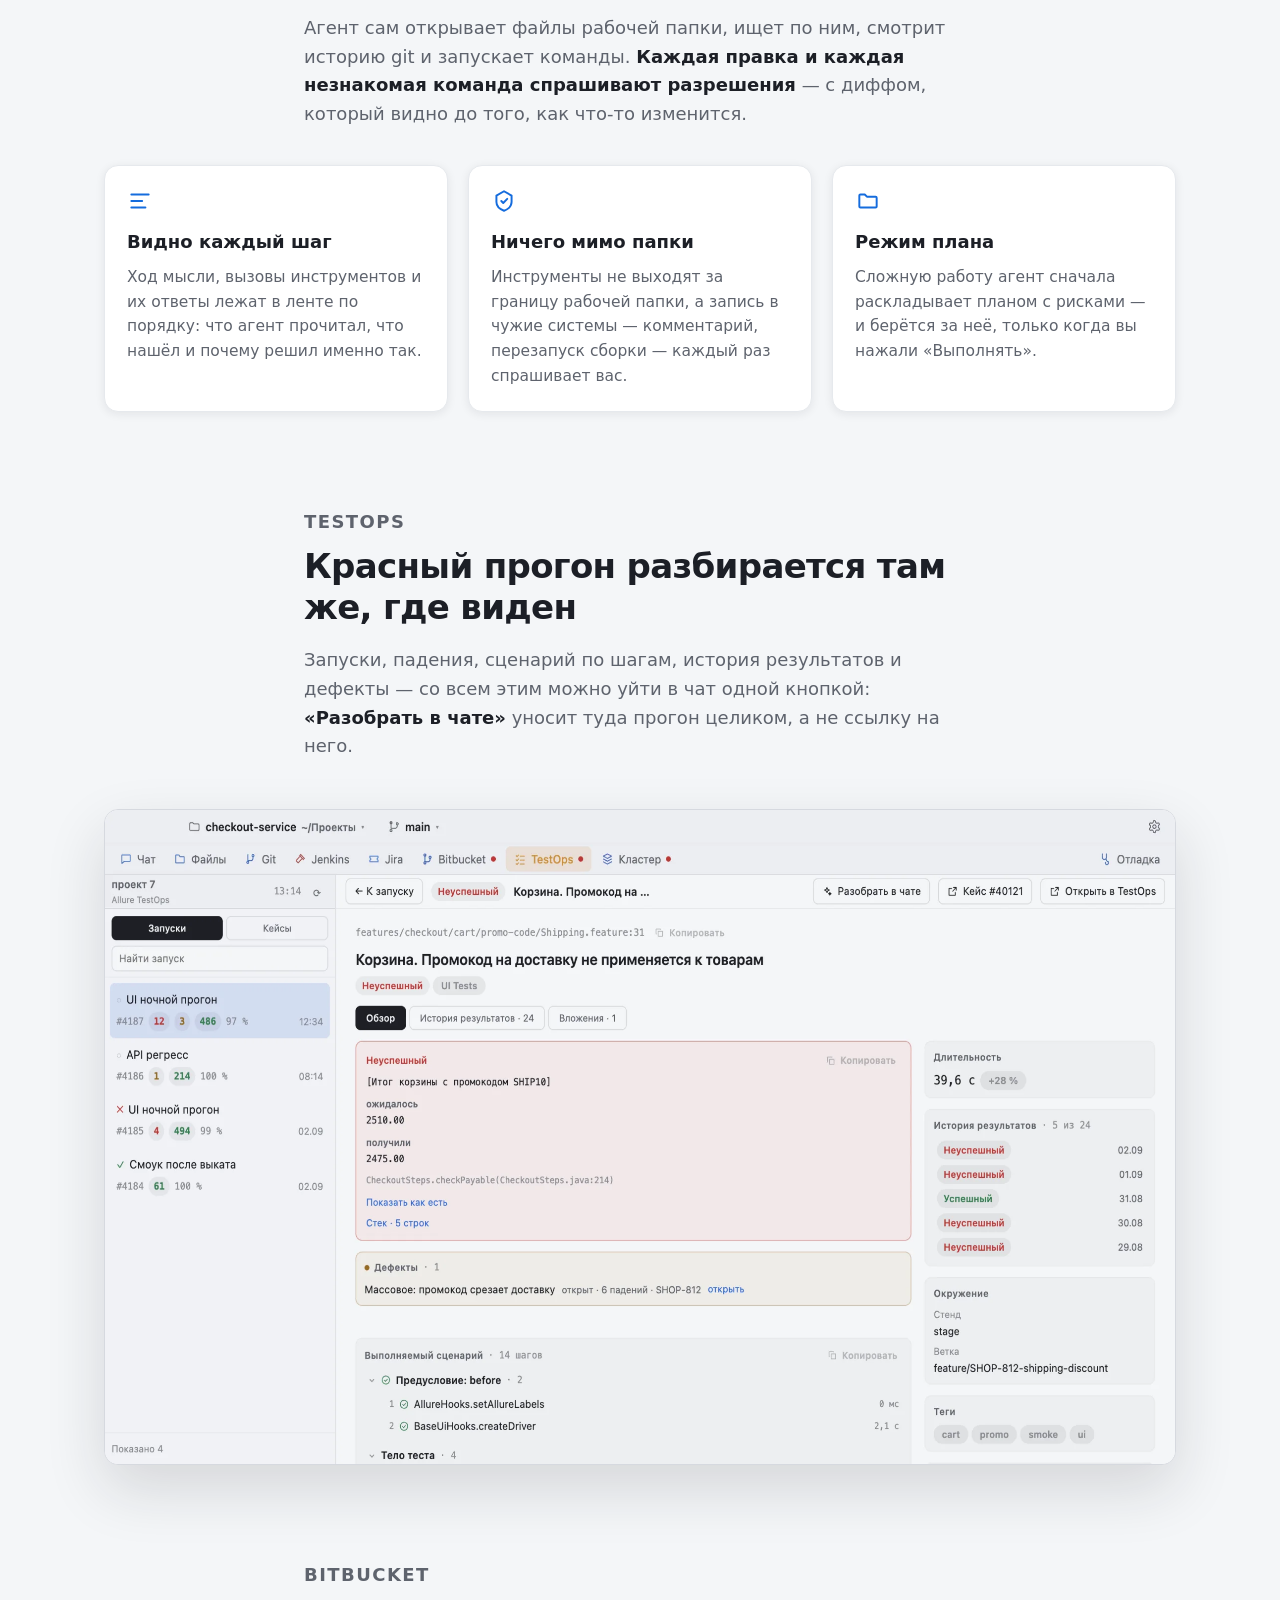
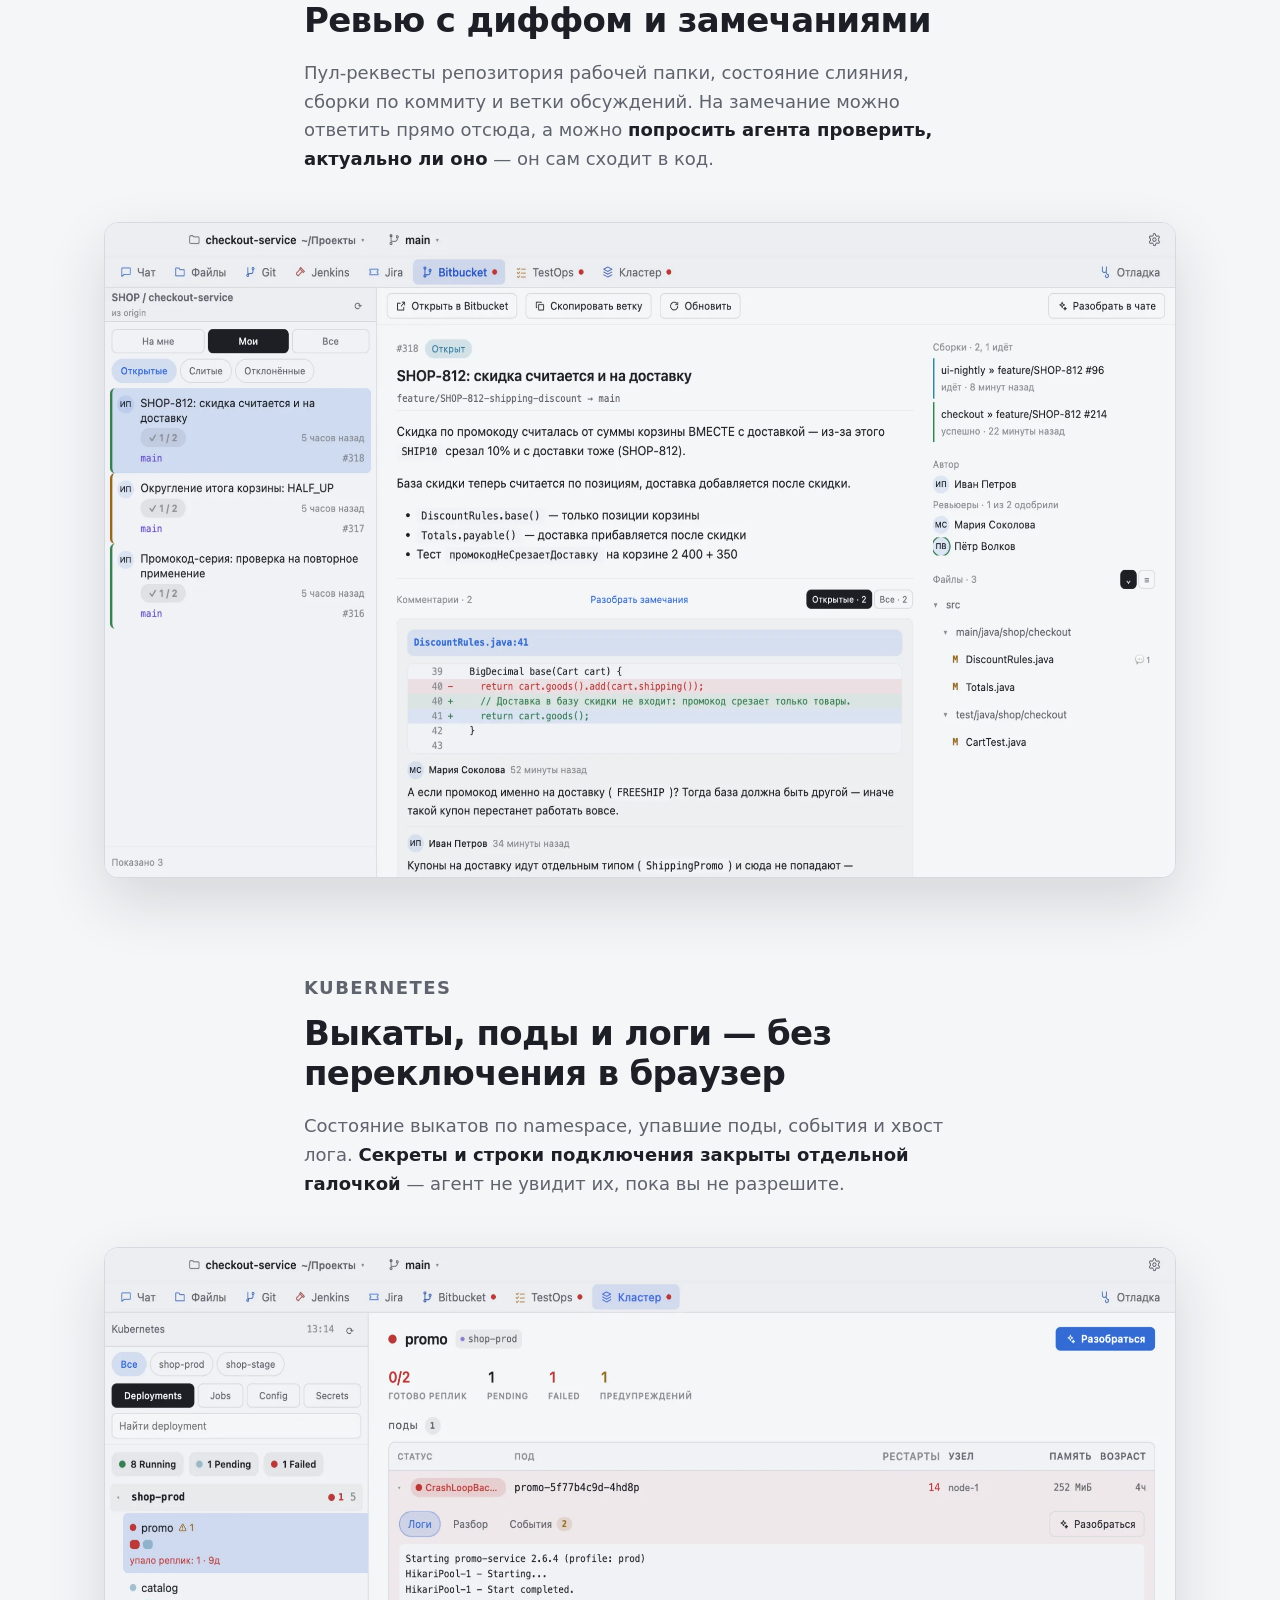
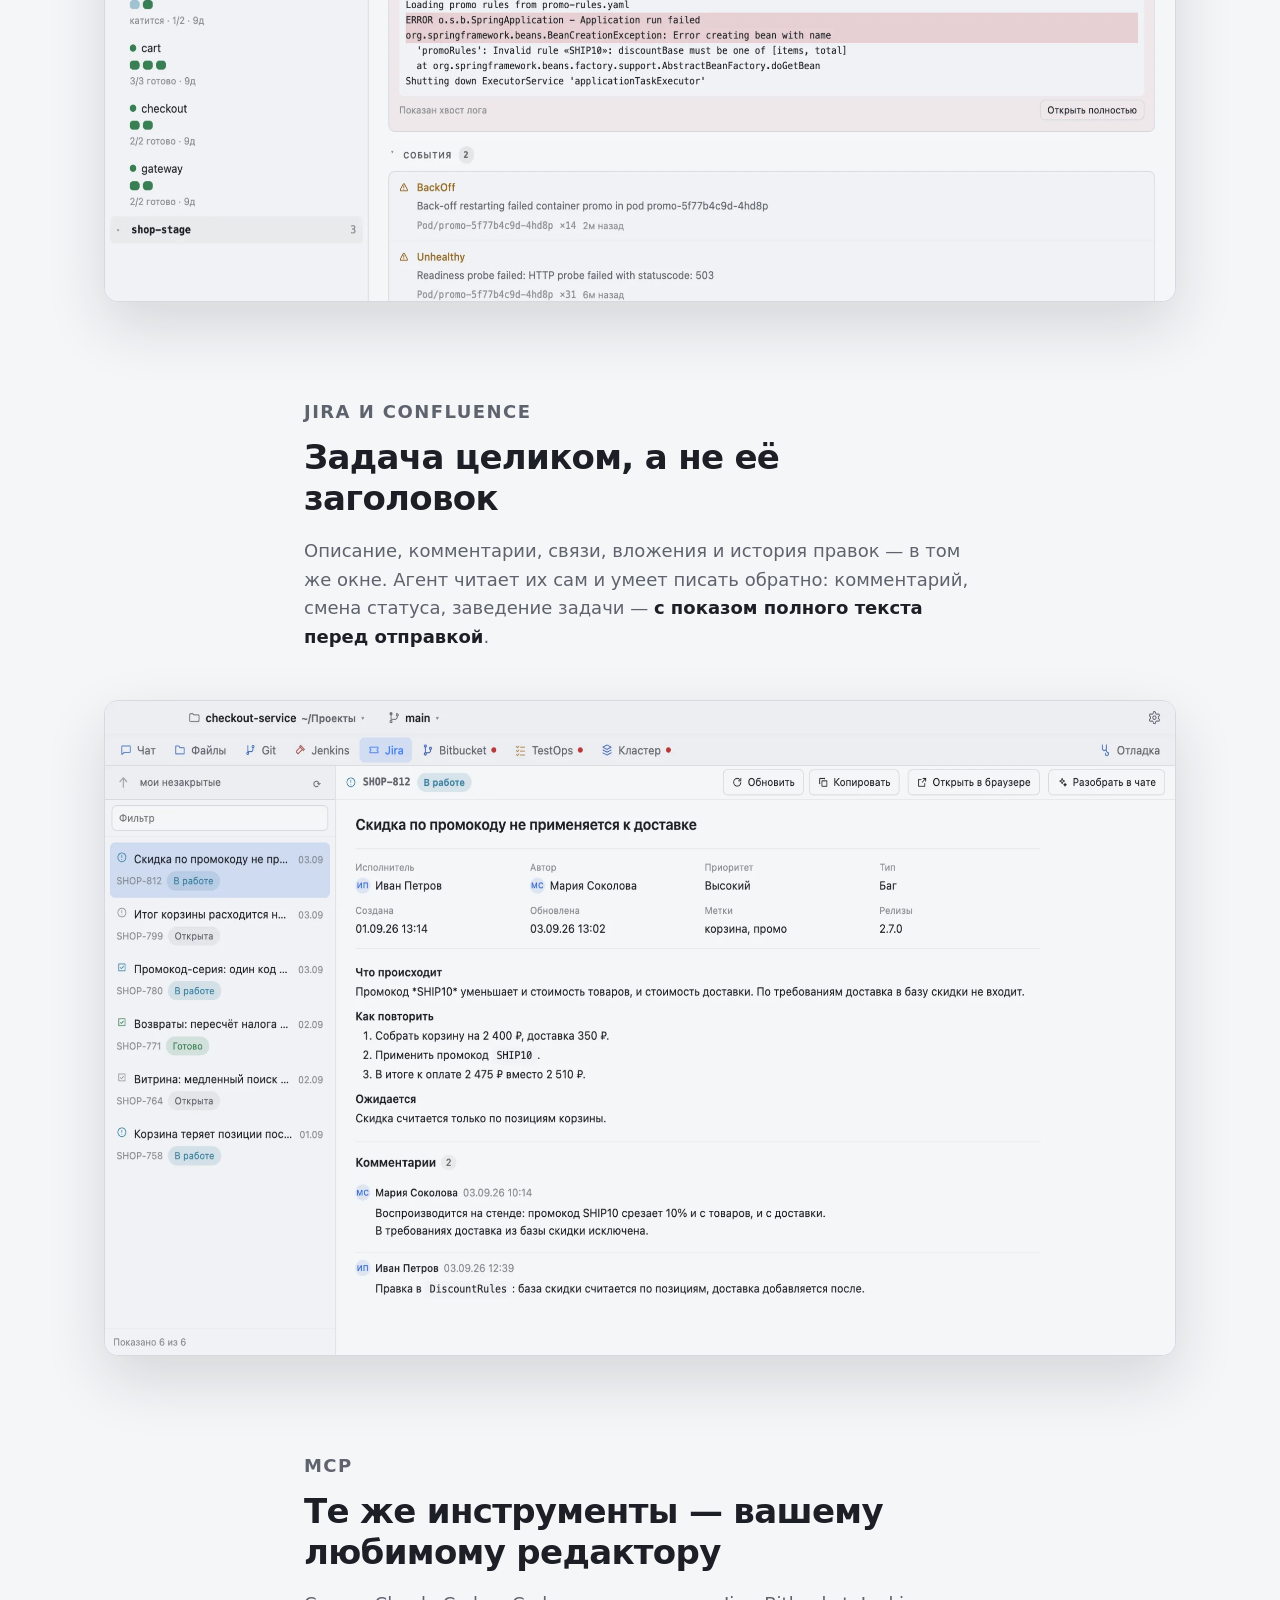
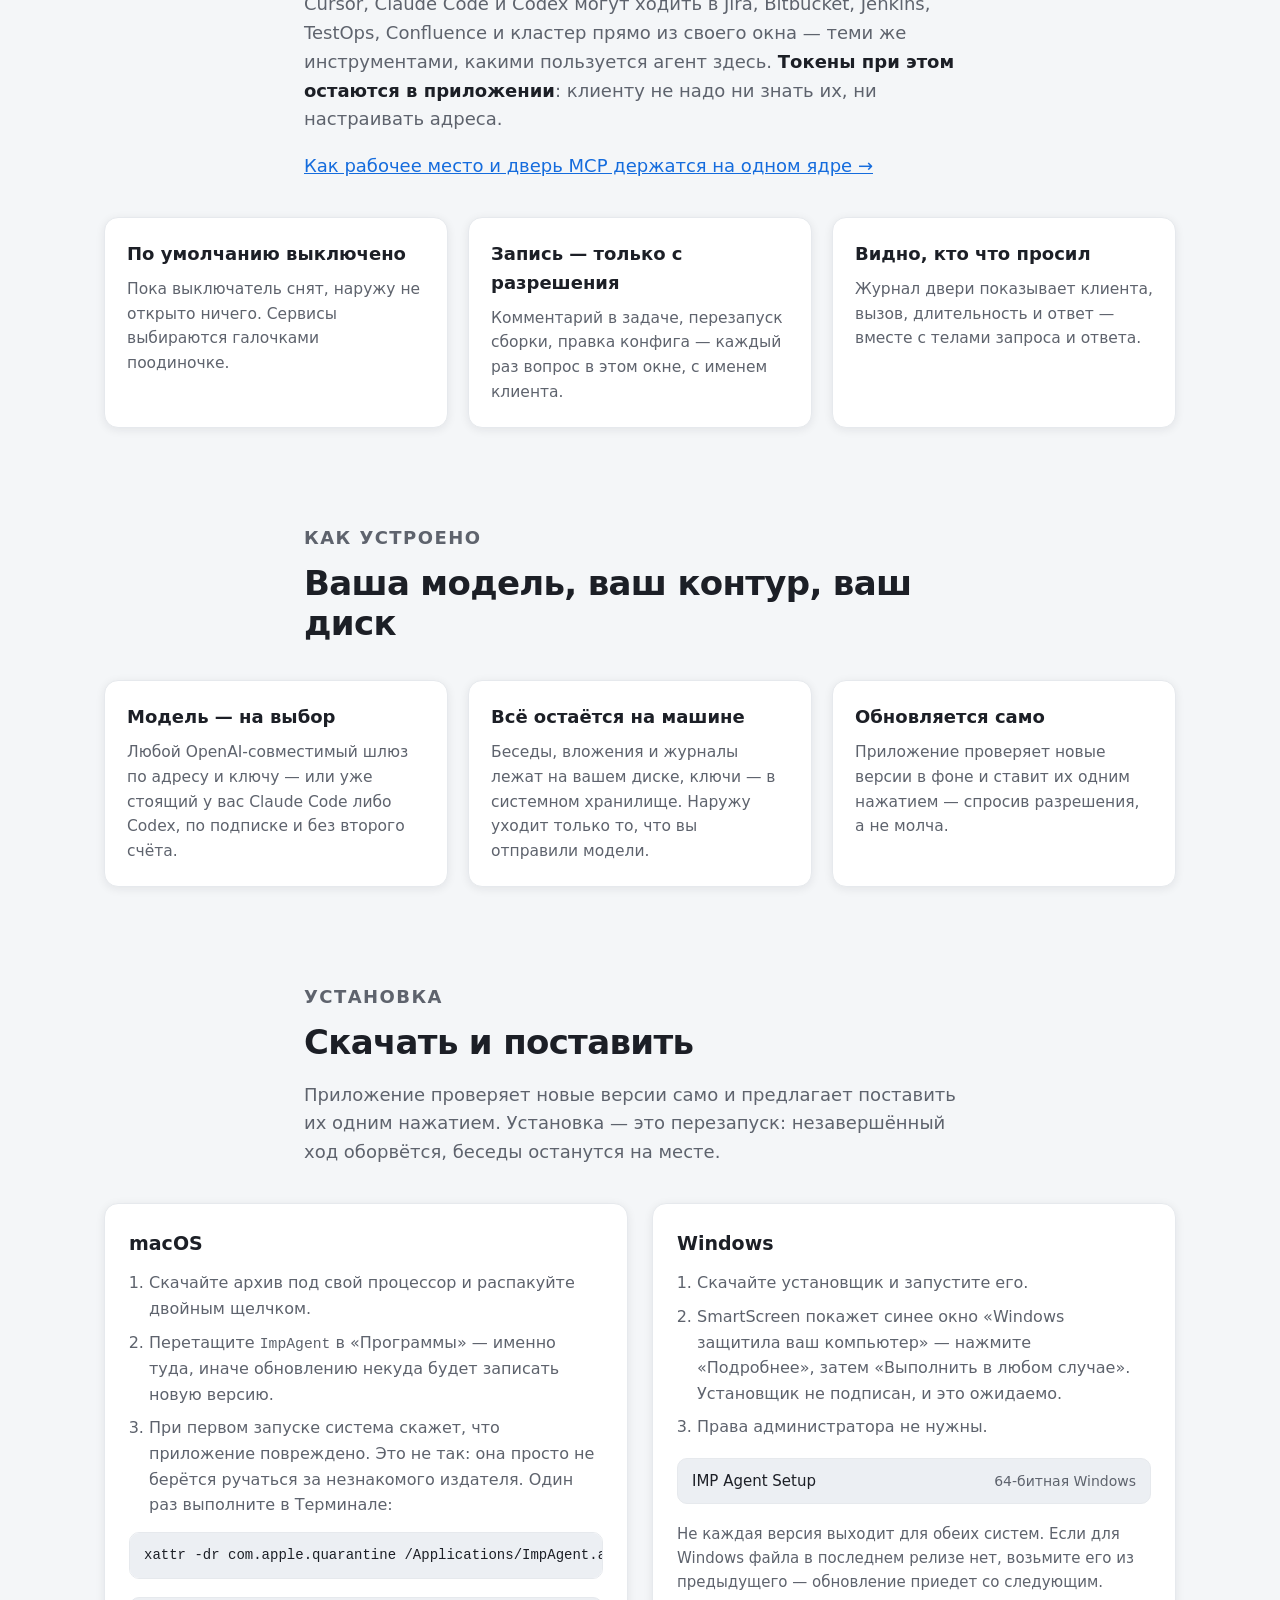
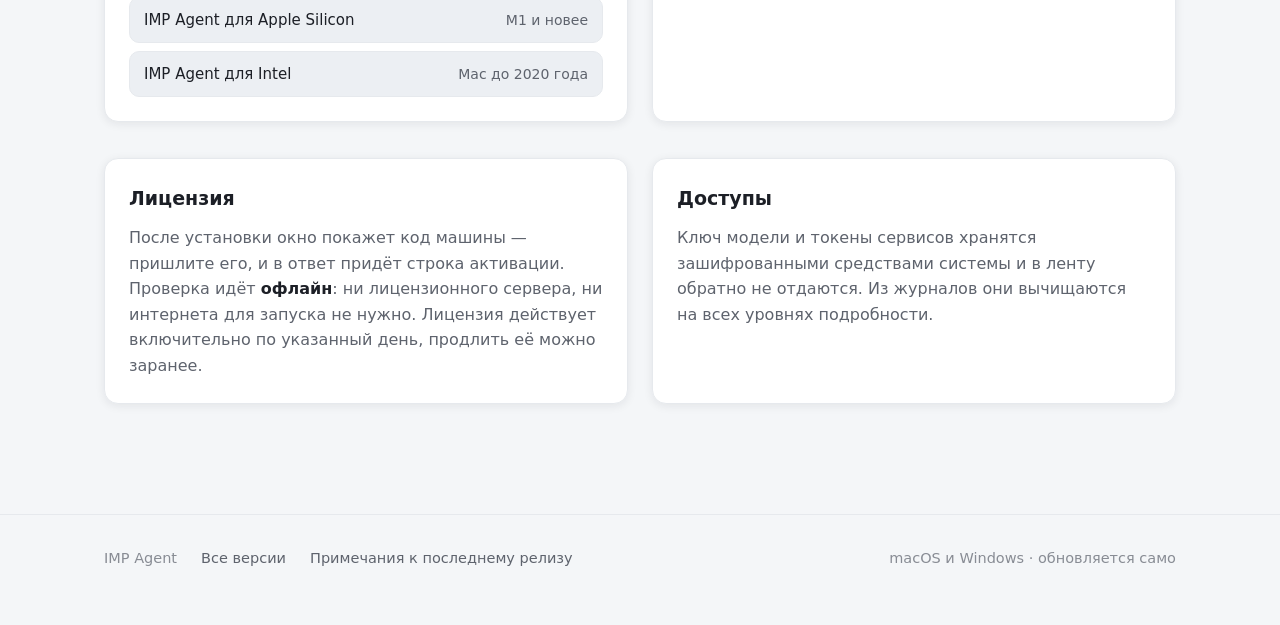
==== commit b03a3fb0: "Витрина: обновление страницы" ====
--- a/index.html
+++ b/index.html
@@ -9,6 +9,16 @@
       content="Чат с моделью, файлы и шелл, git — и рядом Jira, Confluence, Bitbucket, Jenkins, TestOps и Kubernetes в одном окне. macOS и Windows."
     />
     <link rel="icon" href="icon.png" />
+    <link
+      rel="alternate"
+      hreflang="ru"
+      href="https://ilyabazhenov.github.io/imp-agent-crossplatform-releases/"
+    />
+    <link
+      rel="alternate"
+      hreflang="en"
+      href="https://ilyabazhenov.github.io/imp-agent-crossplatform-releases/en/"
+    />
     <meta property="og:title" content="IMP Agent" />
     <meta
       property="og:description"
@@ -19,441 +29,7 @@
       content="https://ilyabazhenov.github.io/imp-agent-crossplatform-releases/shots/chat-light.webp"
     />
     <meta property="og:type" content="website" />
-    <style>
-      /* Палитра — та же, что в приложении: страница и окно должны читаться одним
-         продуктом. Тёмная половина объявлена медиазапросом, а не отдельным файлом. */
-      :root {
-        color-scheme: light;
-        --bg: #f4f6f8;
-        --bg-raised: #fff;
-        --bg-sunken: #eceff3;
-        --line: #d6d9df;
-        --line-soft: #e6e9ed;
-        --text: #1c1f26;
-        --muted: #5e636d;
-        --faint: #888c94;
-        --accent: #156cdd;
-        --agent: #6c4dd6;
-        --added: #00814f;
-        --warn: #9d6603;
-        --brand-ink: #221f35;
-        --brand-imp: #ff6a45;
-        --shadow: 0 24px 60px rgb(28 31 38 / 14%);
-        --shadow-soft: 0 2px 10px rgb(28 31 38 / 8%);
-        --radius: 14px;
-        --page: 1120px;
-      }
-
-      @media (prefers-color-scheme: dark) {
-        :root {
-          color-scheme: dark;
-          --bg: #1e1f22;
-          --bg-raised: #2c2e32;
-          --bg-sunken: #161719;
-          --line: #3c3f44;
-          --line-soft: #2f3236;
-          --text: #e2e5e9;
-          --muted: #9a9fa7;
-          --faint: #82878f;
-          --accent: #68a5ff;
-          --agent: #9b8afe;
-          --added: #43d58f;
-          --warn: #f5ae4b;
-          --shadow: 0 24px 60px rgb(0 0 0 / 50%);
-          --shadow-soft: 0 2px 10px rgb(0 0 0 / 35%);
-        }
-      }
-
-      * {
-        box-sizing: border-box;
-      }
-
-      body {
-        margin: 0;
-        background: var(--bg);
-        color: var(--text);
-        font-family:
-          system-ui,
-          -apple-system,
-          'Segoe UI',
-          sans-serif;
-        font-size: 17px;
-        line-height: 1.6;
-        /* Модель печатает пути и имена классов, а точка и слэш переносом не считаются. */
-        overflow-wrap: anywhere;
-      }
-
-      a {
-        color: var(--accent);
-      }
-
-      code,
-      kbd {
-        font-family: ui-monospace, SFMono-Regular, Menlo, Consolas, monospace;
-        font-size: 0.92em;
-      }
-
-      .wrap {
-        max-width: var(--page);
-        margin: 0 auto;
-        padding: 0 24px;
-      }
-
-      /* ── Шапка ───────────────────────────────────────────────────────────────────── */
-      .top {
-        position: sticky;
-        top: 0;
-        z-index: 5;
-        backdrop-filter: blur(12px);
-        background: color-mix(in srgb, var(--bg) 82%, transparent);
-        border-bottom: 1px solid var(--line-soft);
-      }
-
-      .top .wrap {
-        display: flex;
-        align-items: center;
-        gap: 12px;
-        height: 60px;
-      }
-
-      .mark {
-        display: flex;
-        align-items: center;
-        gap: 10px;
-        font-weight: 600;
-        letter-spacing: -0.01em;
-      }
-
-      .mark img {
-        width: 28px;
-        height: 28px;
-        border-radius: 7px;
-      }
-
-      .top nav {
-        margin-left: auto;
-        display: flex;
-        align-items: center;
-        gap: 20px;
-        font-size: 15px;
-      }
-
-      .top nav a {
-        color: var(--muted);
-        text-decoration: none;
-      }
-
-      .top nav a:hover {
-        color: var(--text);
-      }
-
-      @media (max-width: 700px) {
-        .top nav .wide-only {
-          display: none;
-        }
-      }
-
-      /* ── Первый экран ────────────────────────────────────────────────────────────── */
-      .hero {
-        padding: 72px 0 8px;
-        text-align: center;
-      }
-
-      .hero .face {
-        border-radius: 22px;
-        box-shadow: var(--shadow-soft);
-      }
-
-      .hero .name {
-        margin: 16px 0 6px;
-        font-size: 15px;
-        font-weight: 700;
-        letter-spacing: 0.14em;
-        text-transform: uppercase;
-        color: var(--muted);
-      }
-
-      .hero h1 {
-        margin: 0;
-        font-size: clamp(32px, 6vw, 62px);
-        line-height: 1.08;
-        letter-spacing: -0.03em;
-      }
-
-      .hero p.lead {
-        margin: 20px auto 0;
-        max-width: 660px;
-        font-size: clamp(18px, 2.2vw, 21px);
-        color: var(--muted);
-      }
-
-      .actions {
-        margin-top: 32px;
-        display: flex;
-        justify-content: center;
-        align-items: center;
-        gap: 12px;
-        flex-wrap: wrap;
-      }
-
-      .btn {
-        display: inline-flex;
-        align-items: center;
-        gap: 8px;
-        padding: 13px 22px;
-        border-radius: 11px;
-        border: 1px solid transparent;
-        font: inherit;
-        font-weight: 600;
-        text-decoration: none;
-        cursor: pointer;
-      }
-
-      .btn.primary {
-        background: var(--brand-imp);
-        color: #fff;
-        box-shadow: 0 8px 24px color-mix(in srgb, var(--brand-imp) 34%, transparent);
-      }
-
-      .btn.primary:hover {
-        background: color-mix(in srgb, var(--brand-imp) 88%, #000);
-      }
-
-      .btn.ghost {
-        border-color: var(--line);
-        color: var(--text);
-        background: var(--bg-raised);
-      }
-
-      .btn.ghost:hover {
-        border-color: var(--faint);
-      }
-
-      .under {
-        margin-top: 14px;
-        font-size: 14px;
-        color: var(--faint);
-      }
-
-      .under b {
-        color: var(--muted);
-        font-weight: 600;
-      }
-
-      /* ── Кадры окна ──────────────────────────────────────────────────────────────── */
-      .shot {
-        margin: 48px auto 0;
-        border: 1px solid var(--line);
-        border-radius: var(--radius);
-        overflow: hidden;
-        box-shadow: var(--shadow);
-        background: var(--bg-raised);
-        line-height: 0;
-      }
-
-      .shot img {
-        width: 100%;
-        height: auto;
-        display: block;
-        /* Пропорция кадра объявлена заранее: пока PNG не доехал, места он не занимает,
-           и страница прыгает на каждой картинке — вместе с якорями разделов. */
-        aspect-ratio: 2160 / 1320;
-      }
-
-      /* Кадр снят в обеих темах: показываем тот, в котором сидит читатель. */
-      .shot img.dark {
-        display: none;
-      }
-
-      @media (prefers-color-scheme: dark) {
-        .shot img.light {
-          display: none;
-        }
-
-        .shot img.dark {
-          display: block;
-        }
-      }
-
-      /* ── Полосы разделов ─────────────────────────────────────────────────────────── */
-      section {
-        padding: 96px 0 0;
-      }
-
-      h2 {
-        margin: 0;
-        font-size: clamp(26px, 3.4vw, 34px);
-        line-height: 1.2;
-        letter-spacing: -0.02em;
-      }
-
-      .kicker {
-        margin: 0 0 10px;
-        font-size: 13px;
-        font-weight: 700;
-        letter-spacing: 0.08em;
-        text-transform: uppercase;
-        color: var(--brand-imp);
-      }
-
-      .say {
-        max-width: 720px;
-      }
-
-      .say p {
-        color: var(--muted);
-        font-size: 18px;
-      }
-
-      .say p b {
-        color: var(--text);
-        font-weight: 600;
-      }
-
-      /* ── Плитка возможностей ─────────────────────────────────────────────────────── */
-      .tiles {
-        margin-top: 36px;
-        display: grid;
-        grid-template-columns: repeat(auto-fit, minmax(260px, 1fr));
-        gap: 20px;
-      }
-
-      .tile {
-        background: var(--bg-raised);
-        border: 1px solid var(--line-soft);
-        border-radius: var(--radius);
-        padding: 22px;
-        box-shadow: var(--shadow-soft);
-      }
-
-      .tile h3 {
-        margin: 0 0 8px;
-        font-size: 18px;
-      }
-
-      .tile p {
-        margin: 0;
-        color: var(--muted);
-        font-size: 15.5px;
-      }
-
-      .tile .glyph {
-        display: block;
-        width: 26px;
-        height: 26px;
-        margin-bottom: 14px;
-        color: var(--accent);
-      }
-
-      /* ── Установка ───────────────────────────────────────────────────────────────── */
-      .halves {
-        margin-top: 36px;
-        display: grid;
-        grid-template-columns: repeat(auto-fit, minmax(320px, 1fr));
-        gap: 24px;
-      }
-
-      .card {
-        background: var(--bg-raised);
-        border: 1px solid var(--line-soft);
-        border-radius: var(--radius);
-        padding: 24px;
-        box-shadow: var(--shadow-soft);
-      }
-
-      .card h3 {
-        margin: 0 0 12px;
-        font-size: 19px;
-      }
-
-      .card ol,
-      .card ul {
-        margin: 0;
-        padding-left: 20px;
-        color: var(--muted);
-        font-size: 16px;
-      }
-
-      .card li + li {
-        margin-top: 8px;
-      }
-
-      pre {
-        margin: 14px 0 0;
-        padding: 12px 14px;
-        background: var(--bg-sunken);
-        border: 1px solid var(--line-soft);
-        border-radius: 10px;
-        overflow-x: auto;
-        font-size: 14px;
-        line-height: 1.5;
-        color: var(--text);
-      }
-
-      .files {
-        margin-top: 18px;
-        display: grid;
-        gap: 8px;
-      }
-
-      .file {
-        display: flex;
-        align-items: baseline;
-        justify-content: space-between;
-        gap: 12px;
-        padding: 10px 14px;
-        border: 1px solid var(--line-soft);
-        border-radius: 10px;
-        background: var(--bg-sunken);
-        text-decoration: none;
-        color: var(--text);
-        font-size: 15px;
-      }
-
-      .file:hover {
-        border-color: var(--accent);
-      }
-
-      .file span.what {
-        color: var(--muted);
-        font-size: 14px;
-      }
-
-      /* ── Подвал ──────────────────────────────────────────────────────────────────── */
-      footer {
-        margin-top: 110px;
-        border-top: 1px solid var(--line-soft);
-        padding: 32px 0 56px;
-        color: var(--faint);
-        font-size: 14.5px;
-      }
-
-      footer .wrap {
-        display: flex;
-        flex-wrap: wrap;
-        gap: 8px 24px;
-        align-items: center;
-      }
-
-      footer a {
-        color: var(--muted);
-        text-decoration: none;
-      }
-
-      footer a:hover {
-        color: var(--text);
-      }
-
-      footer .spacer {
-        margin-left: auto;
-      }
-
-      @media (prefers-reduced-motion: reduce) {
-        * {
-          transition: none !important;
-        }
-      }
-    </style>
+    <link rel="stylesheet" href="site.css" />
   </head>
   <body>
     <header class="top">
@@ -462,9 +38,12 @@
         <nav>
           <a href="#chat" class="wide-only">Что он делает</a>
           <a href="#install">Установка</a>
-          <a href="https://github.com/ilyabazhenov/imp-agent-crossplatform-releases/releases"
+          <a
+            href="https://github.com/ilyabazhenov/imp-agent-crossplatform-releases/releases"
+            class="wide-only"
             >Все версии</a
           >
+          <a href="en/index.html" lang="en" hreflang="en">English</a>
         </nav>
       </div>
     </header>
@@ -689,6 +268,7 @@
             <b>Токены при этом остаются в приложении</b>: клиенту не надо ни знать их, ни
             настраивать адреса.
           </p>
+          <p><a href="roles.html">Как рабочее место и дверь MCP держатся на одном ядре →</a></p>
         </div>
         <div class="wrap">
           <div class="tiles">
@@ -809,7 +389,7 @@
                   IMP Agent Setup <span class="what">64-битная Windows</span>
                 </a>
               </div>
-              <p style="margin: 18px 0 0; color: var(--muted); font-size: 15px">
+              <p class="note">
                 Не каждая версия выходит для обеих систем. Если для Windows файла в последнем релизе
                 нет, возьмите его из предыдущего — обновление приедет со следующим.
               </p>
@@ -819,16 +399,16 @@
           <div class="halves">
             <div class="card">
               <h3>Лицензия</h3>
-              <p style="margin: 0; color: var(--muted); font-size: 16px">
+              <p class="plain">
                 После установки окно покажет код машины — пришлите его, и в ответ придёт строка
-                активации. Проверка идёт <b style="color: var(--text)">офлайн</b>: ни лицензионного
-                сервера, ни интернета для запуска не нужно. Лицензия действует включительно по
-                указанный день, продлить её можно заранее.
+                активации. Проверка идёт <b>офлайн</b>: ни лицензионного сервера, ни интернета для
+                запуска не нужно. Лицензия действует включительно по указанный день, продлить её
+                можно заранее.
               </p>
             </div>
             <div class="card">
               <h3>Доступы</h3>
-              <p style="margin: 0; color: var(--muted); font-size: 16px">
+              <p class="plain">
                 Ключ модели и токены сервисов хранятся зашифрованными средствами системы и в ленту
                 обратно не отдаются. Из журналов они вычищаются на всех уровнях подробности.
               </p>
@@ -851,72 +431,6 @@
       </div>
     </footer>
 
-    <script>
-      // Кнопка называет ФАЙЛ, а не «страницу релизов»: человек, пришедший скачать, не
-      // должен выбирать между четырьмя архивами, не зная, какой из них его.
-      (function () {
-        const РЕПО = 'ilyabazhenov/imp-agent-crossplatform-releases';
-        const кнопка = document.getElementById('download');
-        const версия = document.getElementById('version');
-
-        const система = (function () {
-          const данные = navigator.userAgentData;
-          const строка = navigator.userAgent;
-          const платформа = (данные && данные.platform) || navigator.platform || '';
-          if (/Win/i.test(платформа) || /Windows/i.test(строка)) return 'win';
-          if (/Mac/i.test(платформа) || /Mac OS X/i.test(строка)) {
-            // Apple Silicon не признаётся в user-agent: Safari и Chrome одинаково пишут
-            // «Intel Mac OS X». Отличаем по числу ядер — у M-серии их 8 и больше.
-            return (navigator.hardwareConcurrency || 0) >= 8 ? 'mac-arm' : 'mac-intel';
-          }
-          return 'other';
-        })();
-
-        const подпись = {
-          'mac-arm': 'Скачать для Mac (Apple Silicon)',
-          'mac-intel': 'Скачать для Mac (Intel)',
-          win: 'Скачать для Windows',
-          other: 'Скачать',
-        };
-        кнопка.textContent = подпись[система];
-
-        const ищем = {
-          'mac-arm': (имя) => /arm64-mac\.zip$/i.test(имя),
-          'mac-intel': (имя) => /-mac\.zip$/i.test(имя) && !/arm64/i.test(имя),
-          win: (имя) => /\.exe$/i.test(имя),
-          other: () => false,
-        };
-
-        fetch('https://api.github.com/repos/' + РЕПО + '/releases/latest', {
-          headers: { Accept: 'application/vnd.github+json' },
-        })
-          .then((ответ) => (ответ.ok ? ответ.json() : Promise.reject(ответ.status)))
-          .then((релиз) => {
-            const файлы = релиз.assets || [];
-            const найти = (правило) => файлы.find((файл) => правило(файл.name));
-            const мой = найти(ищем[система]);
-            if (мой) кнопка.href = мой.browser_download_url;
-            версия.textContent = 'Версия ' + String(релиз.tag_name || '').replace(/^v/, '');
-
-            const поставить = (узел, правило, размер) => {
-              const файл = найти(правило);
-              if (!файл || !узел) return;
-              узел.href = файл.browser_download_url;
-              const что = узел.querySelector('.what');
-              if (что && размер) что.textContent = что.textContent + ' · ' + размер(файл);
-            };
-            const мегабайты = (файл) => Math.round(файл.size / 1048576) + ' МБ';
-            const маки = document.querySelectorAll('#mac-files .file');
-            поставить(маки[0], ищем['mac-arm'], мегабайты);
-            поставить(маки[1], ищем['mac-intel'], мегабайты);
-            поставить(document.querySelector('#win-files .file'), ищем.win, мегабайты);
-          })
-          // Не достучались до GitHub — ссылки остаются на страницу последнего релиза,
-          // то есть кнопка работает и без этого запроса.
-          .catch(() => {
-            кнопка.href = 'https://github.com/' + РЕПО + '/releases/latest';
-          });
-      })();
-    </script>
+    <script src="site.js"></script>
   </body>
 </html>
--- a/site.css
+++ b/site.css
@@ -0,0 +1,454 @@
+/* Палитра — та же, что в приложении: страница и окно должны читаться одним
+   продуктом. Тёмная половина объявлена медиазапросом, а не отдельным файлом. */
+:root {
+  color-scheme: light;
+  --bg: #f4f6f8;
+  --bg-raised: #fff;
+  --bg-sunken: #eceff3;
+  --line: #d6d9df;
+  --line-soft: #e6e9ed;
+  --text: #1c1f26;
+  --muted: #5e636d;
+  --faint: #888c94;
+  --accent: #156cdd;
+  --agent: #6c4dd6;
+  --added: #00814f;
+  --warn: #9d6603;
+  --brand-ink: #221f35;
+  --brand-imp: #ff6a45;
+  --shadow: 0 24px 60px rgb(28 31 38 / 14%);
+  --shadow-soft: 0 2px 10px rgb(28 31 38 / 8%);
+  --radius: 14px;
+  --page: 1120px;
+}
+
+@media (prefers-color-scheme: dark) {
+  :root {
+    color-scheme: dark;
+    --bg: #1e1f22;
+    --bg-raised: #2c2e32;
+    --bg-sunken: #161719;
+    --line: #3c3f44;
+    --line-soft: #2f3236;
+    --text: #e2e5e9;
+    --muted: #9a9fa7;
+    --faint: #82878f;
+    --accent: #68a5ff;
+    --agent: #9b8afe;
+    --added: #43d58f;
+    --warn: #f5ae4b;
+    --shadow: 0 24px 60px rgb(0 0 0 / 50%);
+    --shadow-soft: 0 2px 10px rgb(0 0 0 / 35%);
+  }
+}
+
+* {
+  box-sizing: border-box;
+}
+
+body {
+  margin: 0;
+  background: var(--bg);
+  color: var(--text);
+  font-family:
+    system-ui,
+    -apple-system,
+    'Segoe UI',
+    sans-serif;
+  font-size: 17px;
+  line-height: 1.6;
+  /* Модель печатает пути и имена классов, а точка и слэш переносом не считаются. */
+  overflow-wrap: anywhere;
+}
+
+a {
+  color: var(--accent);
+}
+
+code,
+kbd {
+  font-family: ui-monospace, SFMono-Regular, Menlo, Consolas, monospace;
+  font-size: 0.92em;
+}
+
+.wrap {
+  max-width: var(--page);
+  margin: 0 auto;
+  padding: 0 24px;
+}
+
+/* ── Шапка ───────────────────────────────────────────────────────────────────── */
+.top {
+  position: sticky;
+  top: 0;
+  z-index: 5;
+  backdrop-filter: blur(12px);
+  background: color-mix(in srgb, var(--bg) 82%, transparent);
+  border-bottom: 1px solid var(--line-soft);
+}
+
+.top .wrap {
+  display: flex;
+  align-items: center;
+  gap: 12px;
+  height: 60px;
+}
+
+.mark {
+  display: flex;
+  align-items: center;
+  gap: 10px;
+  font-weight: 600;
+  letter-spacing: -0.01em;
+}
+
+.mark img {
+  width: 28px;
+  height: 28px;
+  border-radius: 7px;
+}
+
+.top nav {
+  margin-left: auto;
+  display: flex;
+  align-items: center;
+  gap: 20px;
+  font-size: 15px;
+}
+
+.top nav a {
+  color: var(--muted);
+  text-decoration: none;
+}
+
+.top nav a:hover {
+  color: var(--text);
+}
+
+@media (max-width: 700px) {
+  .top nav .wide-only {
+    display: none;
+  }
+}
+
+/* ── Первый экран ────────────────────────────────────────────────────────────── */
+.hero {
+  padding: 72px 0 8px;
+  text-align: center;
+}
+
+.hero .face {
+  border-radius: 22px;
+  box-shadow: var(--shadow-soft);
+}
+
+.hero .name {
+  margin: 16px 0 6px;
+  font-size: 15px;
+  font-weight: 700;
+  letter-spacing: 0.14em;
+  text-transform: uppercase;
+  color: var(--muted);
+}
+
+.hero h1 {
+  margin: 0;
+  font-size: clamp(32px, 6vw, 62px);
+  line-height: 1.08;
+  letter-spacing: -0.03em;
+}
+
+.hero p.lead {
+  margin: 20px auto 0;
+  max-width: 660px;
+  font-size: clamp(18px, 2.2vw, 21px);
+  color: var(--muted);
+}
+
+.actions {
+  margin-top: 32px;
+  display: flex;
+  justify-content: center;
+  align-items: center;
+  gap: 12px;
+  flex-wrap: wrap;
+}
+
+.btn {
+  display: inline-flex;
+  align-items: center;
+  gap: 8px;
+  padding: 13px 22px;
+  border-radius: 11px;
+  border: 1px solid transparent;
+  font: inherit;
+  font-weight: 600;
+  text-decoration: none;
+  cursor: pointer;
+}
+
+.btn.primary {
+  background: var(--brand-imp);
+  color: #fff;
+  box-shadow: 0 8px 24px color-mix(in srgb, var(--brand-imp) 34%, transparent);
+}
+
+.btn.primary:hover {
+  background: color-mix(in srgb, var(--brand-imp) 88%, #000);
+}
+
+.btn.ghost {
+  border-color: var(--line);
+  color: var(--text);
+  background: var(--bg-raised);
+}
+
+.btn.ghost:hover {
+  border-color: var(--faint);
+}
+
+.under {
+  margin-top: 14px;
+  font-size: 14px;
+  color: var(--faint);
+}
+
+.under b {
+  color: var(--muted);
+  font-weight: 600;
+}
+
+/* Вторая строка под кнопками — оговорка к первой, а не новый абзац. */
+.under + .under {
+  margin-top: 4px;
+}
+
+/* ── Кадры окна ──────────────────────────────────────────────────────────────── */
+.shot {
+  margin: 48px auto 0;
+  border: 1px solid var(--line);
+  border-radius: var(--radius);
+  overflow: hidden;
+  box-shadow: var(--shadow);
+  background: var(--bg-raised);
+  line-height: 0;
+}
+
+.shot img {
+  width: 100%;
+  height: auto;
+  display: block;
+  /* Пропорция кадра объявлена заранее: пока PNG не доехал, места он не занимает,
+     и страница прыгает на каждой картинке — вместе с якорями разделов. */
+  aspect-ratio: 2160 / 1320;
+}
+
+/* Кадр снят в обеих темах: показываем тот, в котором сидит читатель. */
+.shot img.dark {
+  display: none;
+}
+
+@media (prefers-color-scheme: dark) {
+  .shot img.light {
+    display: none;
+  }
+
+  .shot img.dark {
+    display: block;
+  }
+}
+
+/* ── Полосы разделов ─────────────────────────────────────────────────────────── */
+section {
+  padding: 96px 0 0;
+}
+
+h2 {
+  margin: 0;
+  font-size: clamp(26px, 3.4vw, 34px);
+  line-height: 1.2;
+  letter-spacing: -0.02em;
+}
+
+.kicker {
+  margin: 0 0 10px;
+  font-size: 13px;
+  font-weight: 700;
+  letter-spacing: 0.08em;
+  text-transform: uppercase;
+  color: var(--brand-imp);
+}
+
+.say {
+  max-width: 720px;
+}
+
+.say p {
+  color: var(--muted);
+  font-size: 18px;
+}
+
+.say p b {
+  color: var(--text);
+  font-weight: 600;
+}
+
+/* ── Плитка возможностей ─────────────────────────────────────────────────────── */
+.tiles {
+  margin-top: 36px;
+  display: grid;
+  grid-template-columns: repeat(auto-fit, minmax(260px, 1fr));
+  gap: 20px;
+}
+
+.tile {
+  background: var(--bg-raised);
+  border: 1px solid var(--line-soft);
+  border-radius: var(--radius);
+  padding: 22px;
+  box-shadow: var(--shadow-soft);
+}
+
+.tile h3 {
+  margin: 0 0 8px;
+  font-size: 18px;
+}
+
+.tile p {
+  margin: 0;
+  color: var(--muted);
+  font-size: 15.5px;
+}
+
+.tile .glyph {
+  display: block;
+  width: 26px;
+  height: 26px;
+  margin-bottom: 14px;
+  color: var(--accent);
+}
+
+/* ── Установка ───────────────────────────────────────────────────────────────── */
+.halves {
+  margin-top: 36px;
+  display: grid;
+  grid-template-columns: repeat(auto-fit, minmax(320px, 1fr));
+  gap: 24px;
+}
+
+.card {
+  background: var(--bg-raised);
+  border: 1px solid var(--line-soft);
+  border-radius: var(--radius);
+  padding: 24px;
+  box-shadow: var(--shadow-soft);
+}
+
+.card h3 {
+  margin: 0 0 12px;
+  font-size: 19px;
+}
+
+.card ol,
+.card ul {
+  margin: 0;
+  padding-left: 20px;
+  color: var(--muted);
+  font-size: 16px;
+}
+
+.card li + li {
+  margin-top: 8px;
+}
+
+pre {
+  margin: 14px 0 0;
+  padding: 12px 14px;
+  background: var(--bg-sunken);
+  border: 1px solid var(--line-soft);
+  border-radius: 10px;
+  overflow-x: auto;
+  font-size: 14px;
+  line-height: 1.5;
+  color: var(--text);
+}
+
+.files {
+  margin-top: 18px;
+  display: grid;
+  gap: 8px;
+}
+
+.file {
+  display: flex;
+  align-items: baseline;
+  justify-content: space-between;
+  gap: 12px;
+  padding: 10px 14px;
+  border: 1px solid var(--line-soft);
+  border-radius: 10px;
+  background: var(--bg-sunken);
+  text-decoration: none;
+  color: var(--text);
+  font-size: 15px;
+}
+
+.file:hover {
+  border-color: var(--accent);
+}
+
+.file span.what {
+  color: var(--muted);
+  font-size: 14px;
+}
+
+.card p.plain {
+  margin: 0;
+  color: var(--muted);
+  font-size: 16px;
+}
+
+.card p.plain b {
+  color: var(--text);
+}
+
+.card p.note {
+  margin: 18px 0 0;
+  color: var(--muted);
+  font-size: 15px;
+}
+
+/* ── Подвал ──────────────────────────────────────────────────────────────────── */
+footer {
+  margin-top: 110px;
+  border-top: 1px solid var(--line-soft);
+  padding: 32px 0 56px;
+  color: var(--faint);
+  font-size: 14.5px;
+}
+
+footer .wrap {
+  display: flex;
+  flex-wrap: wrap;
+  gap: 8px 24px;
+  align-items: center;
+}
+
+footer a {
+  color: var(--muted);
+  text-decoration: none;
+}
+
+footer a:hover {
+  color: var(--text);
+}
+
+footer .spacer {
+  margin-left: auto;
+}
+
+@media (prefers-reduced-motion: reduce) {
+  * {
+    transition: none !important;
+  }
+}
